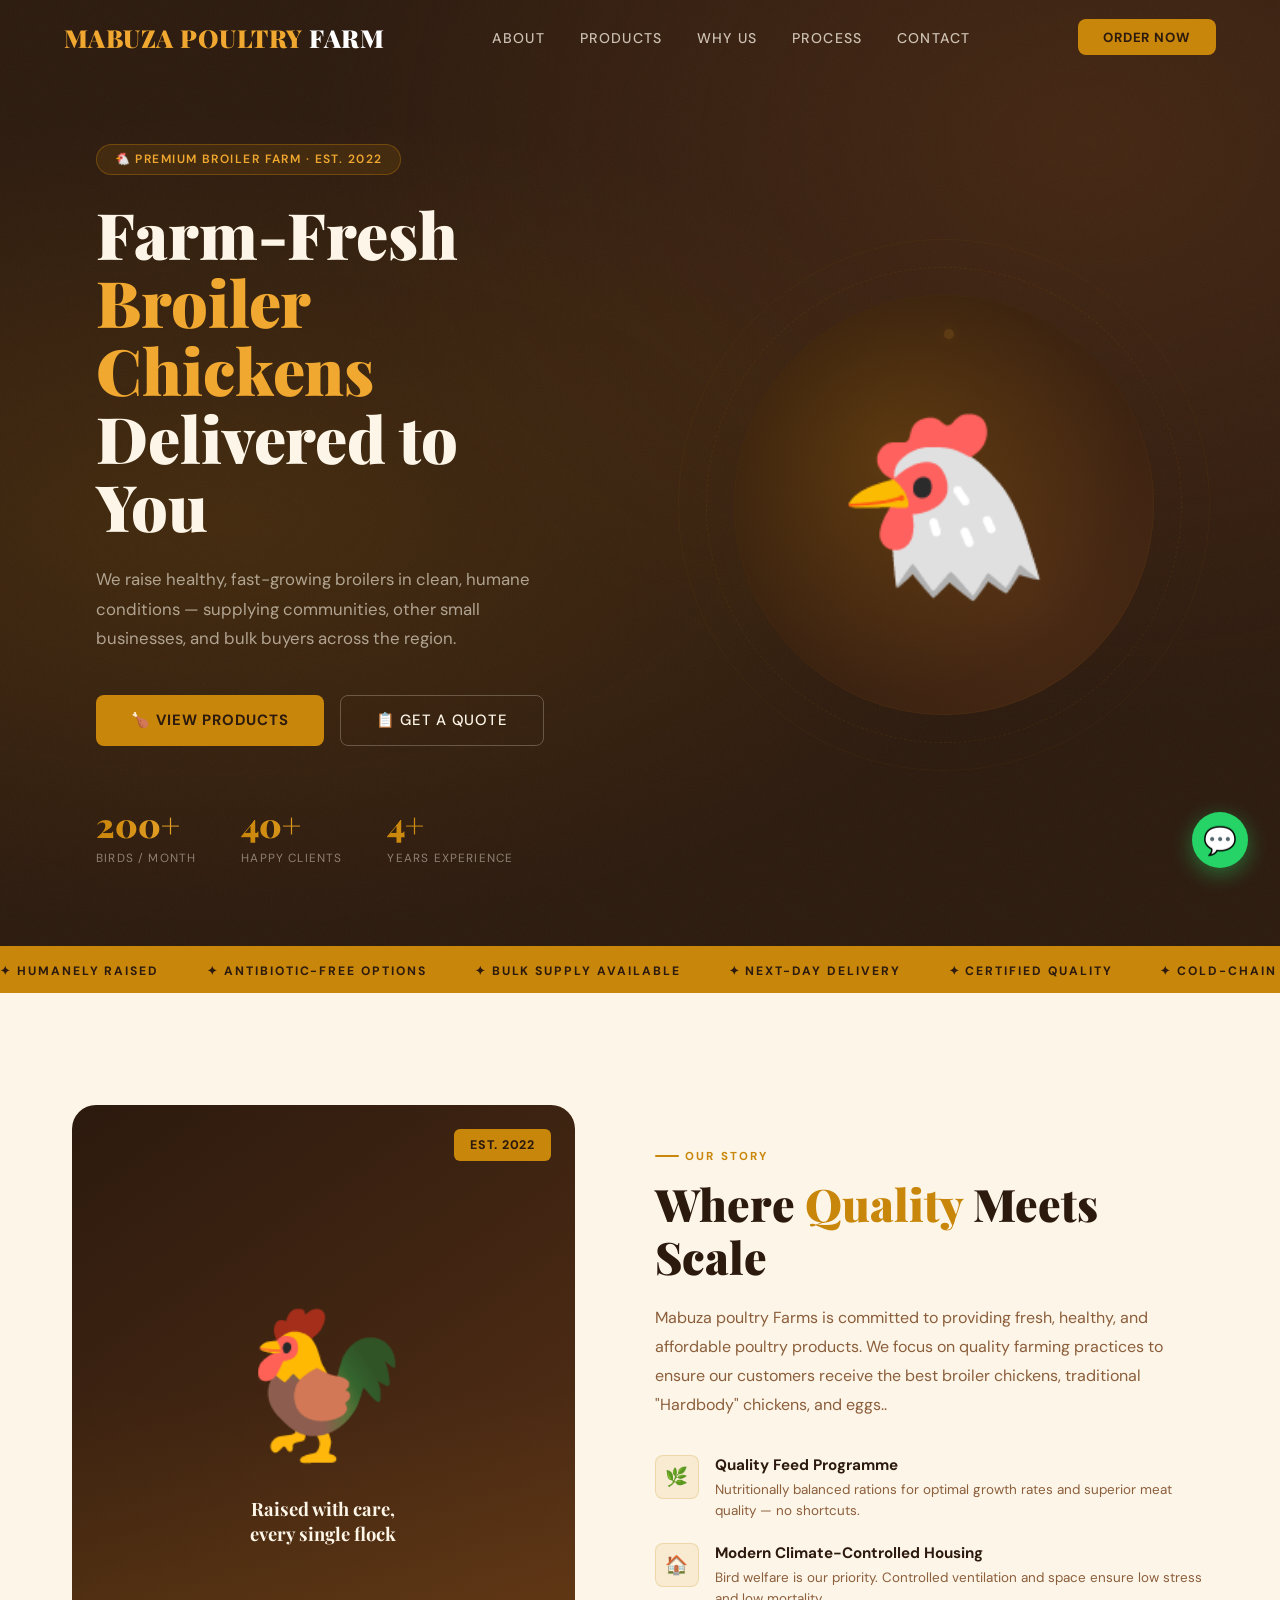
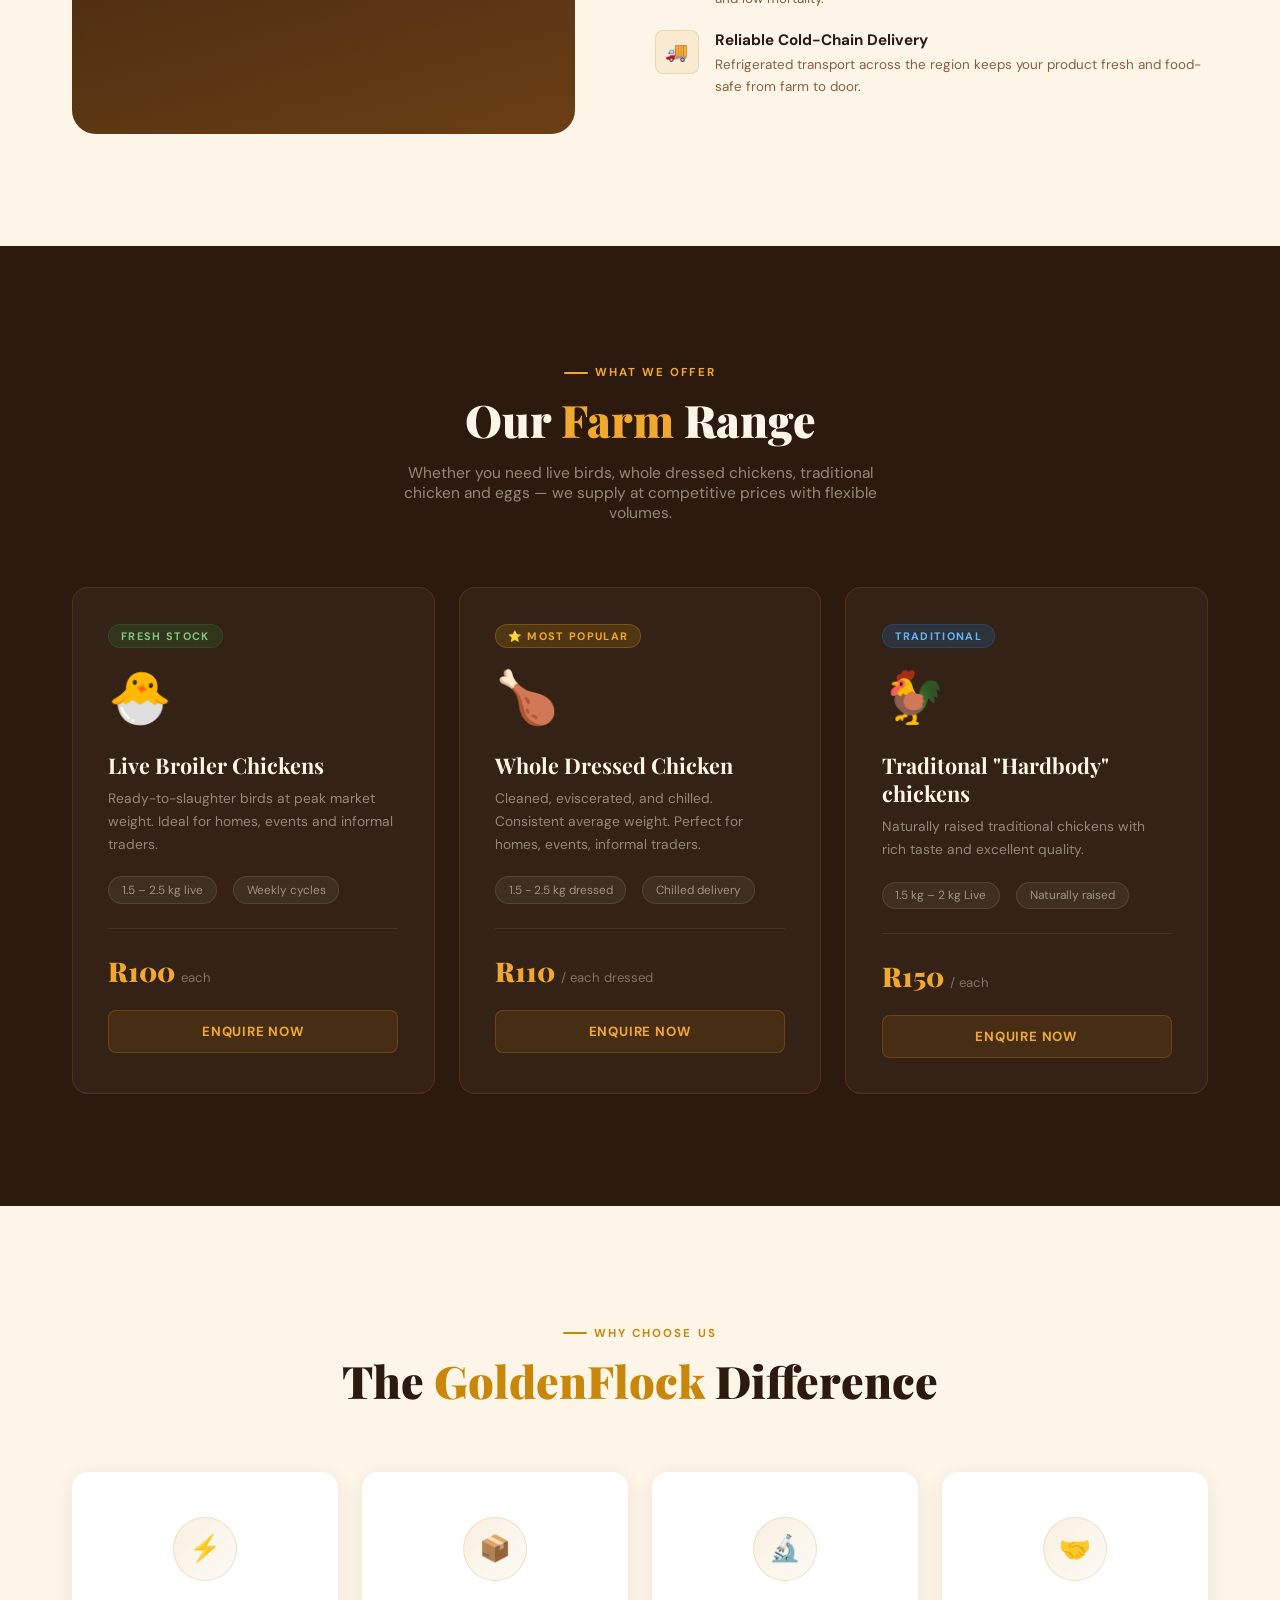
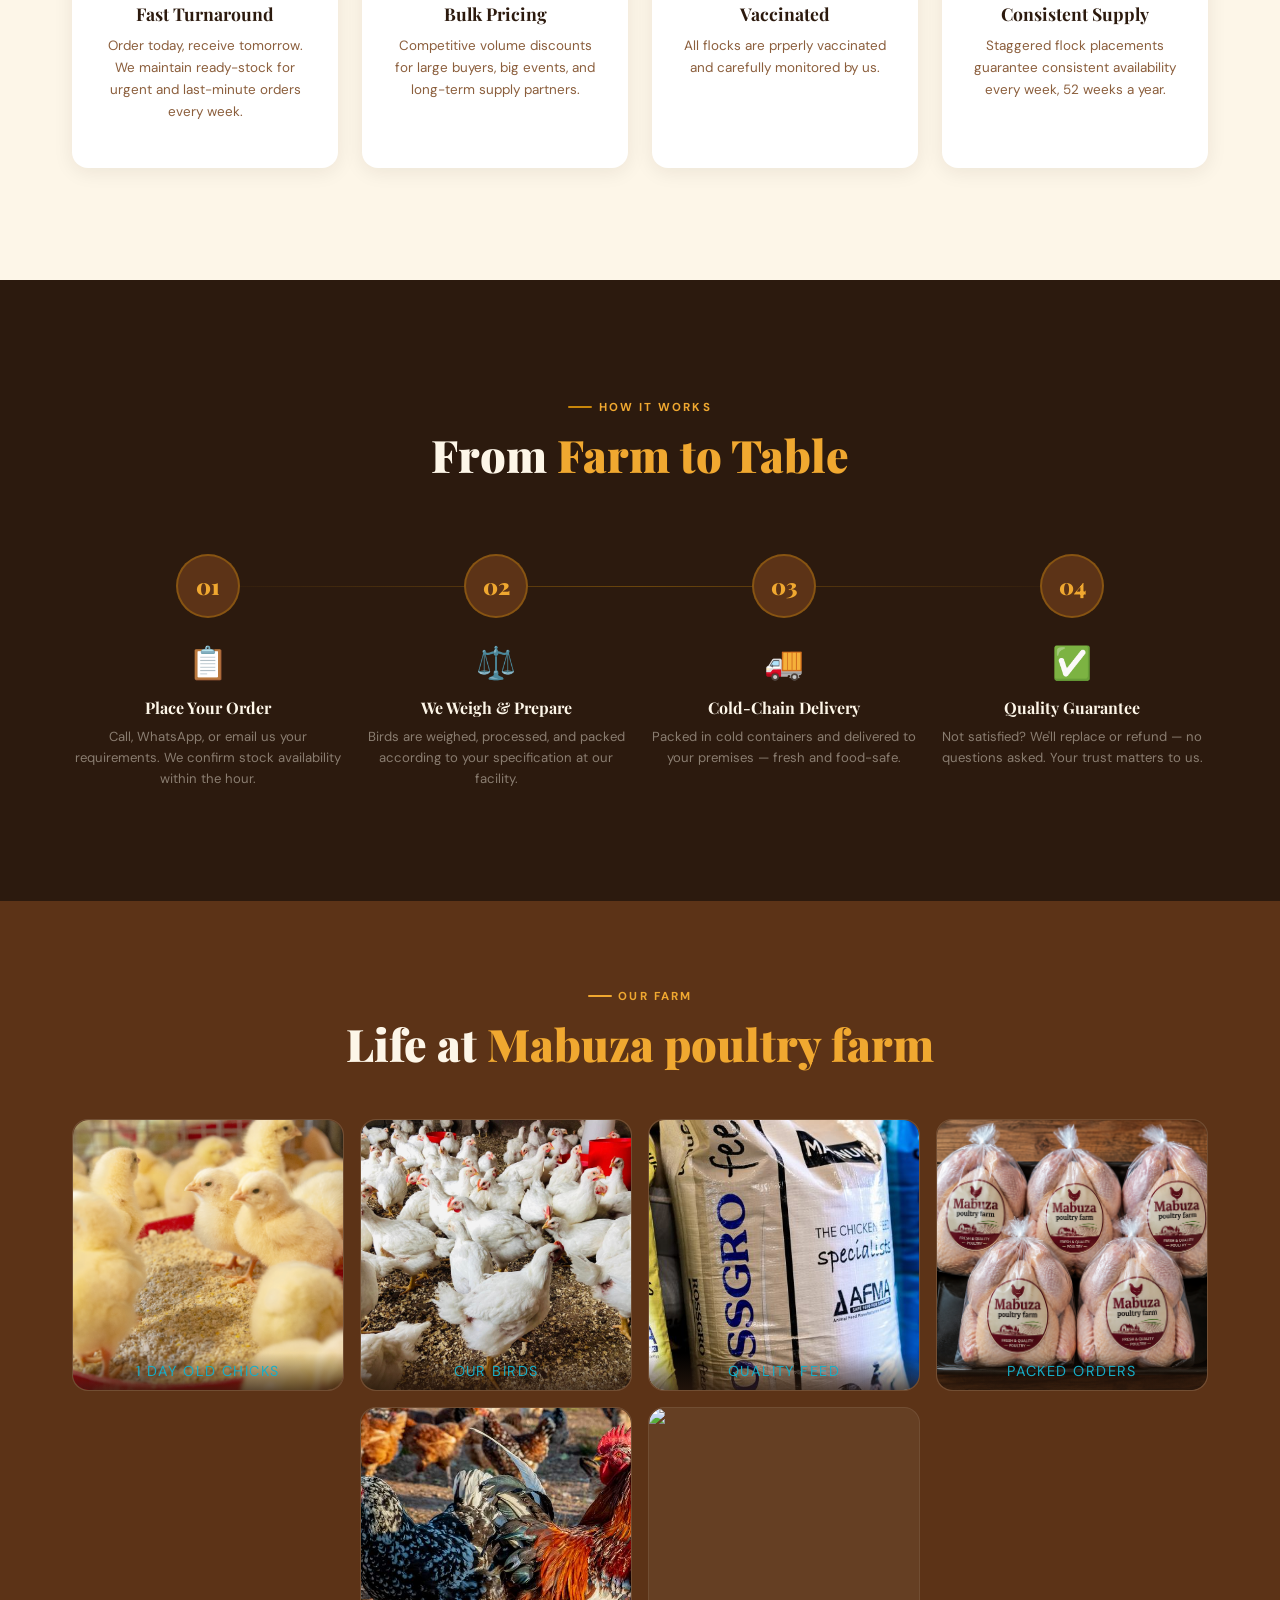
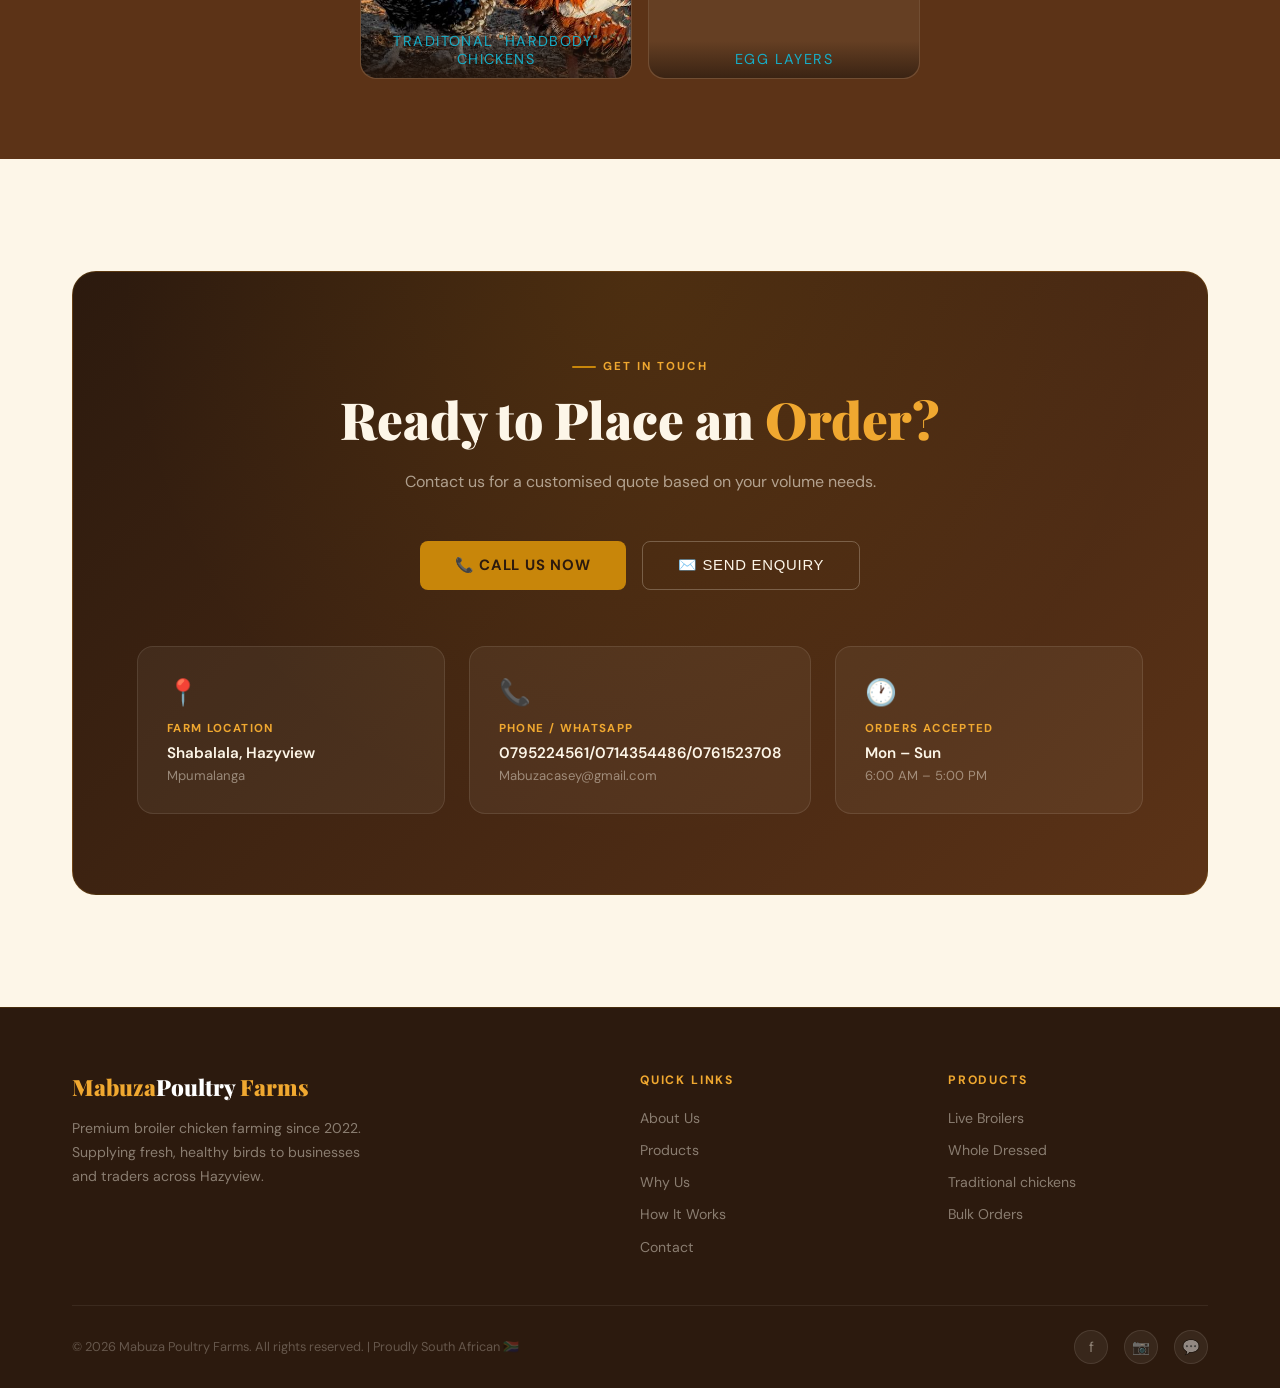
==== index.html @ f4163d4c "Add files via upload" ====
<!DOCTYPE html>
<html lang="en">
<head>
  <meta charset="UTF-8" />
  <meta name="viewport" content="width=device-width, initial-scale=1.0" />
  <title>Mabuza poultry Farm | Premium Broiler Chickens</title>
  <link href="https://fonts.googleapis.com/css2?family=Playfair+Display:ital,wght@0,400;0,700;0,900;1,400&family=DM+Sans:wght@300;400;500;600;700&display=swap" rel="stylesheet" />
  <link rel="stylesheet" href="styles.css">

</head>
<body>

  <!-- PRELOADER -->
  <div id="preloader">
    <div class="preloader-emoji">🐔</div>
    <div class="preloader-text">Mabuza poultry Farms</div>
    <div class="preloader-bar"><div class="preloader-bar-fill"></div></div>
  </div>

  <!-- NAVBAR -->
  <nav id="navbar">
    <a class="nav-logo" href="#hero">MABUZA POULTRY<span> FARM</span></a>
    <ul class="nav-links">
      <li><a href="#about">About</a></li>
      <li><a href="#products">Products</a></li>
      <li><a href="#why">Why Us</a></li>
      <li><a href="#process">Process</a></li>
      <li><a href="#contact">Contact</a></li>
    </ul>
    <a href="#contact" class="nav-cta">Order Now</a>
    <button class="hamburger" id="hamburger" aria-label="Menu">
      <span></span><span></span><span></span>
    </button>
  </nav>

  <!-- MOBILE MENU -->
  <div class="mobile-menu" id="mobile-menu">
    <a href="#about"     onclick="closeMobile()">About</a>
    <a href="#products"  onclick="closeMobile()">Products</a>
    <a href="#why"       onclick="closeMobile()">Why Us</a>
    <a href="#process"   onclick="closeMobile()">Process</a>
    <a href="#contact"   onclick="closeMobile()">Contact</a>
    <a href="#contact" class="btn-primary" onclick="closeMobile()">📞 Order Now</a>
  </div>

  <!-- HERO -->
  <section id="hero">
    <div class="hero-bg-gradient"></div>
    <div class="hero-grain"></div>

    <div class="hero-left">
      <div class="hero-badge">🐔 Premium Broiler Farm · Est. 2022</div>
      <h1 class="hero-h1">Farm-Fresh <em>Broiler Chickens</em> Delivered to You</h1>
      <p class="hero-sub">We raise healthy, fast-growing broilers in clean, humane conditions — supplying communities, other small businesses, and bulk buyers across the region.</p>
      <div class="hero-actions">
        <a href="#products" class="btn-primary">🍗 View Products</a>
        <a href="#contact"  class="btn-outline">📋 Get a Quote</a>
      </div>
      <div class="hero-stats">
        <div class="stat">
          <div class="stat-num" data-target="200">0</div>
          <div class="stat-label">Birds / Month</div>
        </div>
        <div class="stat">
          <div class="stat-num" data-target="40">0</div>
          <div class="stat-label">Happy Clients</div>
        </div>
        <div class="stat">
          <div class="stat-num" data-target="4">0</div>
          <div class="stat-label">Years Experience</div>
        </div>
      </div>
    </div>

    <div class="hero-right">
      <div class="hero-orb-wrap">
        <div class="orb-ring r3"></div>
        <div class="orb-ring r2"></div>
        <div class="orb-ring"></div>
        <div class="orb-dot"></div>
        <div class="hero-orb">🐔</div>
      </div>
    </div>
  </section>

  <!-- MARQUEE -->
  <div class="marquee-strip" aria-hidden="true">
    <div class="marquee-inner">
      <span>Humanely Raised</span>
      <span>Antibiotic-Free Options</span>
      <span>Bulk Supply Available</span>
      <span>Next-Day Delivery</span>
      <span>Certified Quality</span>
      <span>Cold-Chain Transport</span>
      <span>Humanely Raised</span>
      <span>Antibiotic-Free Options</span>
      <span>Bulk Supply Available</span>
      <span>Next-Day Delivery</span>
      <span>Certified Quality</span>
      <span>Cold-Chain Transport</span>
    </div>
  </div>

  <!-- ABOUT -->
  <section id="about">
    <div class="container">
      <div class="about-grid">
        <div class="about-visual reveal">
          <div class="about-visual-badge">Est. 2022</div>
          <div class="about-visual-emoji">🐓</div>
          <div class="about-visual-label">Raised with care,<br>every single flock</div>
        </div>
        <div class="about-body">
          <div class="section-tag reveal">Our Story</div>
          <h2 class="section-h2 reveal reveal-delay-1">Where <em>Quality</em> Meets Scale</h2>
          <p class="reveal reveal-delay-2">Mabuza poultry Farms is committed to providing fresh, healthy, and affordable poultry products.
            We focus on quality farming practices to ensure our customers receive the best broiler chickens,
            traditional "Hardbody" chickens, and eggs..</p>
          <div class="features-list">
            <div class="feature-row reveal reveal-delay-2">
              <div class="feature-icon">🌿</div>
              <div class="feature-text">
                <h4>Quality Feed Programme</h4>
                <p>Nutritionally balanced rations for optimal growth rates and superior meat quality — no shortcuts.</p>
              </div>
            </div>
            <div class="feature-row reveal reveal-delay-3">
              <div class="feature-icon">🏠</div>
              <div class="feature-text">
                <h4>Modern Climate-Controlled Housing</h4>
                <p>Bird welfare is our priority. Controlled ventilation and space ensure low stress and low mortality.</p>
              </div>
            </div>
            <div class="feature-row reveal reveal-delay-4">
              <div class="feature-icon">🚚</div>
              <div class="feature-text">
                <h4>Reliable Cold-Chain Delivery</h4>
                <p>Refrigerated transport across the region keeps your product fresh and food-safe from farm to door.</p>
              </div>
            </div>
          </div>
        </div>
      </div>
    </div>
  </section>

  <!-- PRODUCTS -->
  <section id="products">
    <div class="container">
      <div class="products-header">
        <div class="section-tag reveal">What We Offer</div>
        <h2 class="section-h2 light reveal reveal-delay-1">Our <em>Farm</em> Range</h2>
        <p class="reveal reveal-delay-2">Whether you need live birds, whole dressed chickens, traditional chicken and eggs — we supply at competitive prices with flexible volumes.</p>
      </div>
      <div class="products-grid">
        <div class="product-card reveal">
          <div class="product-badge badge-fresh">Fresh Stock</div>
          <span class="product-emoji">🐣</span>
          <div class="product-name">Live Broiler Chickens</div>
          <div class="product-desc">Ready-to-slaughter birds at peak market weight. Ideal for homes, events  and informal traders.</div>
          <div class="product-specs">
            <span class="spec-pill">1.5 – 2.5 kg live</span>
            <span class="spec-pill">Weekly cycles</span>
          </div>
          <div class="product-divider"></div>
          <div class="product-price">R100 <span> each</span></div>
          <button class="product-btn" onclick="openModal('Live Broiler Chickens')">Enquire Now</button>
        </div>

        <div class="product-card reveal reveal-delay-1">
          <div class="product-badge badge-popular">⭐ Most Popular</div>
          <span class="product-emoji">🍗</span>
          <div class="product-name">Whole Dressed Chicken</div>
          <div class="product-desc">Cleaned, eviscerated, and chilled. Consistent average weight. Perfect for homes, events, informal traders.</div>
          <div class="product-specs">
            <span class="spec-pill"> 1.5 - 2.5 kg dressed</span>
            <span class="spec-pill">Chilled delivery</span>
          </div>
          <div class="product-divider"></div>
          <div class="product-price">R110 <span>/ each dressed</span></div>
          <button class="product-btn" onclick="openModal('Whole Dressed Chicken')">Enquire Now</button>
        </div>

        <div class="product-card reveal reveal-delay-2">
          <div class="product-badge badge-bulk">Traditional</div>
          <span class="product-emoji">🐓</span>
          <div class="product-name">Traditonal "Hardbody" chickens</div>
          <div class="product-desc"> Naturally raised traditional chickens with rich taste and excellent quality.
            </p></div>
          <div class="product-specs">
            <span class="spec-pill">1.5 kg – 2 kg Live</span>
            <span class="spec-pill">Naturally raised</span>
          </div>
          <div class="product-divider"></div>
          <div class="product-price">R150 <span>/ each</span></div>
          <button class="product-btn" onclick="openModal('Traditional chickens')">Enquire Now</button>
        </div>
      </div>
    </div>
  </section>

  <!-- WHY US -->
  <section id="why">
    <div class="container">
      <div class="why-header">
        <div class="section-tag reveal">Why Choose Us</div>
        <h2 class="section-h2 reveal reveal-delay-1">The <em>GoldenFlock</em> Difference</h2>
      </div>
      <div class="why-grid">
        <div class="why-card reveal">
          <div class="why-icon-wrap">⚡</div>
          <div class="why-title">Fast Turnaround</div>
          <div class="why-desc">Order today, receive tomorrow. We maintain ready-stock for urgent and last-minute orders every week.</div>
        </div>
        <div class="why-card reveal reveal-delay-1">
          <div class="why-icon-wrap">📦</div>
          <div class="why-title">Bulk Pricing</div>
          <div class="why-desc">Competitive volume discounts for large buyers, big events, and long-term supply partners.</div>
        </div>
        <div class="why-card reveal reveal-delay-2">
          <div class="why-icon-wrap">🔬</div>
          <div class="why-title">Vaccinated</div>
          <div class="why-desc">All flocks are prperly vaccinated and carefully  monitored by us.</div>
        </div>
        <div class="why-card reveal reveal-delay-3">
          <div class="why-icon-wrap">🤝</div>
          <div class="why-title">Consistent Supply</div>
          <div class="why-desc">Staggered flock placements guarantee consistent availability every week, 52 weeks a year.</div>
        </div>
      </div>
    </div>
  </section>

  <!-- PROCESS -->
  <section id="process">
    <div class="container">
      <div class="process-header">
        <div class="section-tag reveal" style="color:var(--gold-light);justify-content:center;">How It Works</div>
        <h2 class="section-h2 light reveal reveal-delay-1" style="text-align:center;">From <em>Farm to Table</em></h2>
      </div>
      <div class="process-steps">
        <div class="process-step reveal">
          <div class="step-num">01</div>
          <span class="step-emoji">📋</span>
          <div class="step-title">Place Your Order</div>
          <div class="step-desc">Call, WhatsApp, or email us your requirements. We confirm stock availability within the hour.</div>
        </div>
        <div class="process-step reveal reveal-delay-1">
          <div class="step-num">02</div>
          <span class="step-emoji">⚖️</span>
          <div class="step-title">We Weigh &amp; Prepare</div>
          <div class="step-desc">Birds are weighed, processed, and packed according to your specification at our facility.</div>
        </div>
        <div class="process-step reveal reveal-delay-2">
          <div class="step-num">03</div>
          <span class="step-emoji">🚚</span>
          <div class="step-title">Cold-Chain Delivery</div>
          <div class="step-desc">Packed in cold containers and delivered to your premises — fresh and food-safe.</div>
        </div>
        <div class="process-step reveal reveal-delay-3">
          <div class="step-num">04</div>
          <span class="step-emoji">✅</span>
          <div class="step-title">Quality Guarantee</div>
          <div class="step-desc">Not satisfied? We'll replace or refund — no questions asked. Your trust matters to us.</div>
        </div>
      </div>
    </div>
  </section>

  <!-- GALLERY -->
  <section id="gallery">
    <div class="container">
      <div class="gallery-header">
        <div class="section-tag reveal">Our Farm</div>
        <h2 class="section-h2 light reveal reveal-delay-1">Life at <em>Mabuza poultry farm</em></h2>
      </div>
      <div class="gallery-grid">
  <div class="gallery-tile tall reveal">
    <img src="1dayolds.jpg" alt="1 Day old chicks" />
    <div class="gallery-label">1 Day old chicks</div>
  </div>
  <div class="gallery-tile reveal reveal-delay-1">
    <img src="birds.jpg" alt="Fresh quality birds" />
    <div class="gallery-label">Our Birds</div>
  </div>
  <div class="gallery-tile reveal reveal-delay-2">
    <img src="feeds.jpg" alt="Quality feed" />
    <div class="gallery-label">Quality Feed</div>
  </div>
  
  <div class="gallery-tile reveal reveal-delay-1">
    <img src="packed.png" alt="Packed orders" />
    <div class="gallery-label">Packed Orders</div>
  </div>
  <div class="gallery-tile reveal reveal-delay-1">
    <img src="hardbody.jpg" alt="Hardbody" />
    <div class="gallery-label">Traditonal "Hardbody" chickens</div>
  </div>
  <div class="gallery-tile reveal reveal-delay-1">
    <img src="layers.jpg" alt="LAYERS" />
    <div class="gallery-label">EGG LAYERS</div>
  </div>
</div>
    </div>
  </section>

  <!-- CONTACT / CTA -->
  <section id="contact">
    <div class="container">
      <div class="cta-box reveal">
        <div class="section-tag" style="color:var(--gold-light);justify-content:center;">Get In Touch</div>
        <h2 class="section-h2" style="color:var(--cream);">Ready to Place an <em style="color:var(--gold-light)">Order?</em></h2>
        <p>Contact us for a customised quote based on your volume needs. 
          </p>
        <div class="cta-actions">
          <a href="tel:+27110000000" class="btn-primary">📞 Call Us Now</a>
          <button class="btn-outline" onclick="openModal('General Enquiry')">✉️ Send Enquiry</button>
        </div>
        <div class="cta-grid">
          <div class="cta-info-card">
            <span class="cta-info-icon">📍</span>
            <div class="cta-info-label">Farm Location</div>
            <div class="cta-info-value">Shabalala, Hazyview</div>
            <div class="cta-info-sub">Mpumalanga</div>
          </div>
          <div class="cta-info-card">
            <span class="cta-info-icon">📞</span>
            <div class="cta-info-label">Phone / WhatsApp</div>
            <div class="cta-info-value">0795224561/0714354486/0761523708</div>
            <div class="cta-info-sub">Mabuzacasey@gmail.com</div>
          </div>
          <div class="cta-info-card">
            <span class="cta-info-icon">🕐</span>
            <div class="cta-info-label">Orders Accepted</div>
            <div class="cta-info-value">Mon – Sun</div>
            <div class="cta-info-sub">6:00 AM – 5:00 PM</div>
          </div>
        </div>
      </div>
    </div>
  </section>

  <!-- FOOTER -->
  <footer>
    <div class="container">
      <div class="footer-grid">
        <div class="footer-brand">
          <div class="footer-logo">Mabuza<span>Poultry</span> Farms</div>
          <p>Premium broiler chicken farming since 2022. Supplying fresh, healthy birds to businesses and traders across Hazyview.</p>
        </div>
        <div class="footer-col">
          <h5>Quick Links</h5>
          <ul>
            <li><a href="#about">About Us</a></li>
            <li><a href="#products">Products</a></li>
            <li><a href="#why">Why Us</a></li>
            <li><a href="#process">How It Works</a></li>
            <li><a href="#contact">Contact</a></li>
          </ul>
        </div>
        <div class="footer-col">
          <h5>Products</h5>
          <ul>
            <li><a href="#products">Live Broilers</a></li>
            <li><a href="#products">Whole Dressed</a></li>
            <li><a href="#products">Traditional chickens</a></li>
            <li><a href="#contact">Bulk Orders</a></li>
          </ul>
        </div>
      </div>
      <div class="footer-bottom">
        <div class="footer-copy">© 2026 Mabuza Poultry Farms. All rights reserved. | Proudly South African 🇿🇦</div>
        <div class="footer-socials">
          <a href="#" title="Facebook">f</a>
          <a href="#" title="Instagram">📷</a>
          <a href="#" title="WhatsApp">💬</a>
        </div>
      </div>
    </div>
  </footer>

  <!-- WHATSAPP FLOAT -->
  <a id="wa-btn" href="https://wa.me/27795224561?text=Hi%2C%20I%20would%20like%20to%20order%20broiler%20chickens." target="_blank" rel="noopener" title="Chat on WhatsApp" aria-label="WhatsApp">💬</a>
  <div id="wa-tooltip">Chat on WhatsApp</div>

  <!-- BACK TO TOP -->
  <button id="back-top" onclick="window.scrollTo({top:0,behavior:'smooth'})" aria-label="Back to top">↑</button>

  <!-- ENQUIRY MODAL -->
  <div id="modal-overlay" role="dialog" aria-modal="true" aria-labelledby="modal-title">
    <div class="modal">
      <button class="modal-close" onclick="closeModal()" aria-label="Close">✕</button>
      <div id="modal-form-wrap">
        <h3 id="modal-title">Request a Quote</h3>
        <p>Fill in your details and we'll get back to you within 2 business hours.</p>
        <div class="modal-form">
          <div class="form-group">
            <label for="f-name">Full Name *</label>
            <input id="f-name" type="text" placeholder="e.g. Sipho Dlamini" required />
          </div>
          <div class="form-group">
            <label for="f-phone">Phone / WhatsApp *</label>
            <input id="f-phone" type="tel" placeholder="+27 71 000 0000" required />
          </div>
          <div class="form-group">
            <label for="f-product">Product Interested In</label>
            <select id="f-product">
              <option value="Live Broiler Chickens">Live Broiler Chickens</option>
              <option value="Whole Dressed Chicken">Whole Dressed Chicken</option>
              <option value="IQF Cut Portions">Traditonal chicken</option>
              <option value="General Enquiry">General Enquiry</option>
            </select>
          </div>
          <div class="form-group">
            <label for="f-qty">Approximate Weekly Volume</label>
            <input id="f-qty" type="text" placeholder="e.g. 200 birds per week" />
          </div>
          <div class="form-group">
            <label for="f-msg">Additional Notes</label>
            <textarea id="f-msg" placeholder="Delivery area, special requirements..."></textarea>
          </div>
          <div class="modal-actions">
            <button class="btn-cancel" onclick="closeModal()">Cancel</button>
            <button class="btn-primary" onclick="submitForm()" style="flex:1">📨 Send Enquiry</button>
          </div>
        </div>
      </div>
      <div class="form-success" id="form-success">
        <div class="success-emoji">🎉</div>
        <h4>Enquiry Received!</h4>
        <p>Thank you — our team will contact you within 2 business hours to discuss your order.</p>
        <button class="btn-primary" style="margin-top:1.5rem" onclick="closeModal()">Done</button>
      </div>
    </div>
  </div>

  <script src="script.js"></script>
</body>
</html>
---- styles.css ----
/* ── RESET & TOKENS ─────────────────────────────────────── */
    *, *::before, *::after { margin: 0; padding: 0; box-sizing: border-box; }
    html { scroll-behavior: smooth; font-size: 16px; }

    :root {
      --gold:        #C8860A;
      --gold-light:  #F0A830;
      --gold-pale:   #FAE9C0;
      --cream:       #FDF6E8;
      --brown-dark:  #2C1A0E;
      --brown-mid:   #5C3317;
      --brown-light: #8B5E3C;
      --white:       #FFFFFF;
      --red-accent:  #B83232;
      --shadow-sm:   0 4px 20px rgba(44,26,14,.08);
      --shadow-md:   0 12px 40px rgba(44,26,14,.14);
      --radius-sm:   8px;
      --radius-md:   16px;
      --radius-lg:   24px;
      --transition:  0.28s cubic-bezier(.4,0,.2,1);
    }

    body {
      font-family: 'DM Sans', sans-serif;
      background: var(--cream);
      color: var(--brown-dark);
      overflow-x: hidden;
    }

    /* ── SCROLLBAR ──────────────────────────────────────────── */
    ::-webkit-scrollbar { width: 6px; }
    ::-webkit-scrollbar-track { background: var(--cream); }
    ::-webkit-scrollbar-thumb { background: var(--gold); border-radius: 999px; }

    /* ── UTILITIES ──────────────────────────────────────────── */
    .container { max-width: 1200px; margin: 0 auto; padding: 0 2rem; }
    .section-tag {
      display: inline-flex; align-items: center; gap: .4rem;
      font-size: .72rem; letter-spacing: .18em; text-transform: uppercase;
      color: var(--gold); font-weight: 700; margin-bottom: .9rem;
    }
    .section-tag::before { content: ''; width: 24px; height: 2px; background: var(--gold); border-radius: 2px; }
    .section-h2 {
      font-family: 'Playfair Display', serif;
      font-size: clamp(2rem, 3.5vw, 3rem);
      font-weight: 900; line-height: 1.18; color: var(--brown-dark);
    }
    .section-h2 em { color: var(--gold); font-style: normal; }
    .section-h2.light { color: var(--cream); }
    .section-h2.light em { color: var(--gold-light); }

    /* ── KEYFRAMES ──────────────────────────────────────────── */
    @keyframes fadeUp {
      from { opacity: 0; transform: translateY(28px); }
      to   { opacity: 1; transform: translateY(0); }
    }
    @keyframes float {
      0%,100% { transform: translateY(0) rotate(0deg); }
      50%      { transform: translateY(-22px) rotate(4deg); }
    }
    @keyframes spinSlow {
      from { transform: rotate(0deg); }
      to   { transform: rotate(360deg); }
    }
    @keyframes marqueeSlide {
      from { transform: translateX(0); }
      to   { transform: translateX(-50%); }
    }
    @keyframes pulse {
      0%,100% { box-shadow: 0 0 0 0 rgba(200,134,10,.35); }
      50%      { box-shadow: 0 0 0 18px rgba(200,134,10,0); }
    }
    @keyframes shimmer {
      from { background-position: -200% center; }
      to   { background-position:  200% center; }
    }
    @keyframes countUp { from { opacity:0; transform:translateY(8px); } to { opacity:1; transform:none; } }

    /* ── PRELOADER ──────────────────────────────────────────── */
    #preloader {
      position: fixed; inset: 0; z-index: 9999;
      background: var(--brown-dark);
      display: flex; flex-direction: column; align-items: center; justify-content: center;
      gap: 1.2rem;
      transition: opacity .6s ease, visibility .6s ease;
    }
    #preloader.hidden { opacity: 0; visibility: hidden; }
    .preloader-emoji { font-size: 5rem; animation: float 1.5s ease-in-out infinite; }
    .preloader-bar {
      width: 180px; height: 3px; background: rgba(253,246,232,.12); border-radius: 999px; overflow: hidden;
    }
    .preloader-bar-fill {
      height: 100%; background: var(--gold-light);
      border-radius: 999px;
      animation: preloaderFill 1.6s ease forwards;
    }
    @keyframes preloaderFill {
      from { width: 0; } to { width: 100%; }
    }
    .preloader-text {
      font-family: 'Playfair Display', serif; font-size: 1.4rem; color: var(--cream); font-weight: 700; letter-spacing: .04em;
    }

    /* ── NAV ────────────────────────────────────────────────── */
    #navbar {
      position: fixed; top: 0; left: 0; right: 0; z-index: 1000;
      display: flex; align-items: center; justify-content: space-between;
      padding: 1.2rem 4rem;
      background: transparent;
      transition: background var(--transition), padding var(--transition), box-shadow var(--transition);
    }
    #navbar.scrolled {
      background: rgba(44,26,14,.97);
      backdrop-filter: blur(14px);
      padding: .85rem 4rem;
      box-shadow: 0 2px 30px rgba(0,0,0,.25);
    }
    .nav-logo {
      font-family: 'Playfair Display', serif; font-size: 1.55rem; font-weight: 900;
      color: var(--gold-light); letter-spacing: .02em; cursor: pointer;
      text-decoration: none;
    }
    .nav-logo span { color: var(--white); }
    .nav-links { display: flex; gap: 2.2rem; list-style: none; }
    .nav-links a {
      color: rgba(253,246,232,.75); text-decoration: none;
      font-size: .88rem; letter-spacing: .08em; text-transform: uppercase; font-weight: 500;
      position: relative; transition: color var(--transition);
    }
    .nav-links a::after {
      content: ''; position: absolute; left: 0; bottom: -3px;
      width: 0; height: 1.5px; background: var(--gold-light);
      transition: width var(--transition);
    }
    .nav-links a:hover { color: var(--gold-light); }
    .nav-links a:hover::after { width: 100%; }
    .nav-cta {
      background: var(--gold); color: var(--brown-dark);
      padding: .6rem 1.6rem; border-radius: var(--radius-sm);
      font-weight: 700; font-size: .83rem; letter-spacing: .06em; text-transform: uppercase;
      text-decoration: none; transition: all var(--transition);
      border: none; cursor: pointer;
    }
    .nav-cta:hover { background: var(--gold-light); transform: translateY(-1px); box-shadow: 0 6px 18px rgba(200,134,10,.4); }
    .hamburger {
      display: none; flex-direction: column; gap: 5px; cursor: pointer;
      background: none; border: none; padding: 4px;
    }
    .hamburger span { display: block; width: 24px; height: 2px; background: var(--cream); border-radius: 2px; transition: all .3s; }
    .hamburger.open span:nth-child(1) { transform: translateY(7px) rotate(45deg); }
    .hamburger.open span:nth-child(2) { opacity: 0; }
    .hamburger.open span:nth-child(3) { transform: translateY(-7px) rotate(-45deg); }
    .mobile-menu {
      display: none; position: fixed; top: 70px; left: 0; right: 0;
      background: rgba(44,26,14,.98); backdrop-filter: blur(16px);
      padding: 2rem; z-index: 999;
      flex-direction: column; gap: 1.5rem; align-items: center;
    }
    .mobile-menu.open { display: flex; }
    .mobile-menu a {
      color: var(--cream); text-decoration: none; font-size: 1.1rem;
      font-weight: 600; letter-spacing: .05em; text-transform: uppercase;
    }

    /* ── HERO ───────────────────────────────────────────────── */
    #hero {
      min-height: 100vh;
      background: var(--brown-dark);
      display: grid; grid-template-columns: 1fr 1fr;
      position: relative; overflow: hidden;
    }
    .hero-bg-gradient {
      position: absolute; inset: 0; pointer-events: none;
      background:
        radial-gradient(ellipse at 18% 55%, rgba(200,134,10,.15) 0%, transparent 55%),
        radial-gradient(ellipse at 85% 15%, rgba(92,51,23,.5) 0%, transparent 50%),
        radial-gradient(ellipse at 60% 85%, rgba(44,26,14,.8) 0%, transparent 60%);
    }
    .hero-grain {
      position: absolute; inset: 0; pointer-events: none; opacity: .04;
      background-image: url("data:image/svg+xml,%3Csvg viewBox='0 0 256 256' xmlns='http://www.w3.org/2000/svg'%3E%3Cfilter id='noise'%3E%3CfeTurbulence type='fractalNoise' baseFrequency='0.9' numOctaves='4' stitchTiles='stitch'/%3E%3C/filter%3E%3Crect width='100%25' height='100%25' filter='url(%23noise)' opacity='1'/%3E%3C/svg%3E");
      background-size: 200px;
    }
    .hero-left {
      display: flex; flex-direction: column; justify-content: center;
      padding: 9rem 4rem 5rem 6rem; position: relative; z-index: 2;
    }
    .hero-badge {
      display: inline-flex; align-items: center; gap: .5rem;
      background: rgba(200,134,10,.12); border: 1px solid rgba(200,134,10,.35);
      color: var(--gold-light); padding: .4rem 1.1rem; border-radius: 99px;
      font-size: .75rem; letter-spacing: .12em; text-transform: uppercase; font-weight: 600;
      width: fit-content; margin-bottom: 1.6rem;
      animation: fadeUp .7s ease both;
    }
    .hero-h1 {
      font-family: 'Playfair Display', serif;
      font-size: clamp(2.8rem, 5vw, 5.2rem);
      font-weight: 900; line-height: 1.06; color: var(--cream);
      animation: fadeUp .7s .1s ease both;
    }
    .hero-h1 em { color: var(--gold-light); font-style: normal; display: block; }
    .hero-sub {
      margin-top: 1.6rem; font-size: 1.05rem; line-height: 1.75;
      color: rgba(253,246,232,.6); max-width: 450px;
      animation: fadeUp .7s .2s ease both;
    }
    .hero-actions {
      display: flex; gap: 1rem; margin-top: 2.6rem; flex-wrap: wrap;
      animation: fadeUp .7s .3s ease both;
    }
    .btn-primary {
      background: var(--gold); color: var(--brown-dark);
      padding: .9rem 2.2rem; border-radius: var(--radius-sm);
      font-weight: 700; font-size: .93rem; letter-spacing: .05em; text-transform: uppercase;
      text-decoration: none; border: none; cursor: pointer;
      transition: all var(--transition); display: inline-flex; align-items: center; gap: .5rem;
    }
    .btn-primary:hover { background: var(--gold-light); transform: translateY(-2px); box-shadow: 0 10px 25px rgba(200,134,10,.4); }
    .btn-outline {
      background: transparent; color: var(--cream);
      padding: .9rem 2.2rem; border-radius: var(--radius-sm);
      font-weight: 500; font-size: .93rem; letter-spacing: .05em; text-transform: uppercase;
      text-decoration: none; border: 1.5px solid rgba(253,246,232,.25);
      transition: all var(--transition); display: inline-flex; align-items: center; gap: .5rem;
    }
    .btn-outline:hover { border-color: var(--gold-light); color: var(--gold-light); }
    .hero-stats {
      display: flex; gap: 2.8rem; margin-top: 3.5rem;
      animation: fadeUp .7s .4s ease both;
    }
    .stat-num {
      font-family: 'Playfair Display', serif;
      font-size: 2.1rem; font-weight: 900; color: var(--gold-light);
      background: linear-gradient(90deg, var(--gold), var(--gold-light), var(--gold));
      background-size: 200% auto;
      -webkit-background-clip: text; -webkit-text-fill-color: transparent;
      animation: shimmer 3s linear infinite;
    }
    .stat-label { font-size: .74rem; color: rgba(253,246,232,.45); letter-spacing: .1em; text-transform: uppercase; margin-top: .3rem; }
    .hero-right {
      display: flex; align-items: center; justify-content: center;
      position: relative; z-index: 2; padding: 9rem 4rem 5rem 2rem;
    }
    .hero-orb-wrap { position: relative; width: min(420px, 80%); aspect-ratio: 1; }
    .hero-orb {
      width: 100%; height: 100%; border-radius: 50%;
      background: radial-gradient(circle at 38% 38%, rgba(200,134,10,.22), transparent 65%),
                  radial-gradient(circle at 70% 72%, rgba(92,51,23,.6), var(--brown-dark));
      display: flex; align-items: center; justify-content: center;
      font-size: min(11rem, 26vw);
      animation: float 5s ease-in-out infinite;
      position: relative; z-index: 1;
    }
    .orb-ring {
      position: absolute; inset: 0; border-radius: 50%;
      border: 1.5px solid rgba(200,134,10,.18);
      animation: spinSlow 22s linear infinite;
    }
    .orb-ring.r2 {
      inset: -28px;
      border: 1px dashed rgba(200,134,10,.1);
      animation-duration: 34s; animation-direction: reverse;
    }
    .orb-ring.r3 {
      inset: -56px;
      border: 1px solid rgba(200,134,10,.06);
      animation-duration: 50s;
    }
    .orb-dot {
      position: absolute; width: 10px; height: 10px; border-radius: 50%;
      background: var(--gold-light); top: 8%; left: 50%;
      animation: spinSlow 22s linear infinite;
      box-shadow: 0 0 12px var(--gold);
    }

    /* ── MARQUEE ────────────────────────────────────────────── */
    .marquee-strip { background: var(--gold); padding: .8rem 0; overflow: hidden; white-space: nowrap; }
    .marquee-inner { display: inline-flex; gap: 3rem; animation: marqueeSlide 20s linear infinite; }
    .marquee-inner span { font-size: .76rem; letter-spacing: .16em; text-transform: uppercase; font-weight: 700; color: var(--brown-dark); }
    .marquee-inner span::before { content: '✦  '; }

    /* ── ABOUT ──────────────────────────────────────────────── */
    #about { padding: 7rem 0; }
    .about-grid { display: grid; grid-template-columns: 1fr 1.1fr; gap: 5rem; align-items: center; }
    .about-visual {
      background: linear-gradient(145deg, var(--brown-dark) 0%, var(--brown-mid) 100%);
      border-radius: var(--radius-lg); aspect-ratio: 4/5;
      display: flex; flex-direction: column; align-items: center; justify-content: center;
      position: relative; overflow: hidden;
    }
    .about-visual::before {
      content: '';
      position: absolute; bottom: 0; left: 0; right: 0; height: 55%;
      background: linear-gradient(to top, rgba(200,134,10,.14), transparent);
    }
    .about-visual-emoji { font-size: min(9rem, 22vw); position: relative; z-index: 1; animation: float 6s ease-in-out infinite; }
    .about-visual-label {
      position: relative; z-index: 1;
      font-family: 'Playfair Display', serif; font-size: 1.15rem;
      font-weight: 700; color: var(--cream); margin-top: 1rem;
      text-align: center; padding: 0 2rem;
    }
    .about-visual-badge {
      position: absolute; top: 1.5rem; right: 1.5rem;
      background: var(--gold); color: var(--brown-dark);
      font-weight: 800; font-size: .78rem; letter-spacing: .06em; text-transform: uppercase;
      padding: .5rem 1rem; border-radius: 6px;
    }
    .about-body p { color: var(--brown-light); line-height: 1.82; margin-top: 1.2rem; font-size: 1rem; }
    .features-list { display: flex; flex-direction: column; gap: 1.3rem; margin-top: 2.2rem; }
    .feature-row { display: flex; align-items: flex-start; gap: 1rem; }
    .feature-icon {
      width: 44px; height: 44px; flex-shrink: 0; border-radius: var(--radius-sm);
      background: rgba(200,134,10,.1); border: 1px solid rgba(200,134,10,.2);
      display: flex; align-items: center; justify-content: center; font-size: 1.15rem;
      transition: background var(--transition);
    }
    .feature-row:hover .feature-icon { background: rgba(200,134,10,.2); }
    .feature-text h4 { font-weight: 700; font-size: .95rem; color: var(--brown-dark); }
    .feature-text p { font-size: .84rem; color: var(--brown-light); margin-top: .25rem; line-height: 1.6; }

    /* ── PRODUCTS ───────────────────────────────────────────── */
    #products { background: var(--brown-dark); padding: 7rem 0; }
    .products-header { text-align: center; margin-bottom: 4rem; }
    .products-header .section-tag { color: var(--gold-light); }
    .products-header .section-tag::before { background: var(--gold-light); }
    .products-header p { color: rgba(253,246,232,.5); margin-top: 1rem; max-width: 520px; margin-left: auto; margin-right: auto; font-size: .97rem; }
    .products-grid { display: grid; grid-template-columns: repeat(3, 1fr); gap: 1.5rem; }
    .product-card {
      background: rgba(253,246,232,.04); border: 1px solid rgba(200,134,10,.18);
      border-radius: var(--radius-md); padding: 2.2rem;
      transition: all var(--transition); cursor: pointer; position: relative; overflow: hidden;
    }
    .product-card::before {
      content: ''; position: absolute; top: 0; left: 0; right: 0; height: 3px;
      background: linear-gradient(90deg, var(--gold), var(--gold-light));
      transform: scaleX(0); transform-origin: left; transition: transform var(--transition);
    }
    .product-card:hover { background: rgba(253,246,232,.07); border-color: rgba(200,134,10,.45); transform: translateY(-6px); box-shadow: 0 20px 45px rgba(0,0,0,.3); }
    .product-card:hover::before { transform: scaleX(1); }
    .product-badge {
      display: inline-block; font-size: .68rem; letter-spacing: .12em; text-transform: uppercase;
      font-weight: 700; padding: .28rem .75rem; border-radius: 99px; margin-bottom: 1rem;
    }
    .badge-popular { background: rgba(200,134,10,.2); color: var(--gold-light); border: 1px solid rgba(200,134,10,.35); }
    .badge-fresh    { background: rgba(46,125,50,.2);  color: #81C784; border: 1px solid rgba(46,125,50,.3); }
    .badge-bulk     { background: rgba(25,118,210,.2); color: #64B5F6; border: 1px solid rgba(25,118,210,.3); }
    .product-emoji { font-size: 3.2rem; display: block; margin-bottom: 1.2rem; }
    .product-name { font-family: 'Playfair Display', serif; font-size: 1.35rem; font-weight: 700; color: var(--cream); }
    .product-desc { color: rgba(253,246,232,.48); font-size: .86rem; margin-top: .55rem; line-height: 1.65; }
    .product-specs { display: flex; gap: 1rem; margin-top: 1.3rem; flex-wrap: wrap; }
    .spec-pill {
      font-size: .74rem; color: rgba(253,246,232,.5); background: rgba(253,246,232,.06);
      padding: .3rem .8rem; border-radius: 99px; border: 1px solid rgba(253,246,232,.1);
    }
    .product-divider { height: 1px; background: rgba(253,246,232,.07); margin: 1.5rem 0; }
    .product-price { font-family: 'Playfair Display', serif; font-size: 1.7rem; font-weight: 900; color: var(--gold-light); }
    .product-price span { font-size: .82rem; color: rgba(253,246,232,.38); font-family: 'DM Sans', sans-serif; font-weight: 400; }
    .product-btn {
      display: block; width: 100%; margin-top: 1.3rem;
      background: rgba(200,134,10,.12); border: 1px solid rgba(200,134,10,.28);
      color: var(--gold-light); padding: .75rem; border-radius: var(--radius-sm);
      text-align: center; font-weight: 700; font-size: .83rem;
      letter-spacing: .06em; cursor: pointer; transition: all var(--transition);
      text-transform: uppercase; font-family: inherit;
    }
    .product-btn:hover { background: var(--gold); color: var(--brown-dark); border-color: var(--gold); }

    /* ── WHY US ─────────────────────────────────────────────── */
    #why { padding: 7rem 0; }
    .why-header { text-align: center; margin-bottom: 4rem; }
    .why-grid { display: grid; grid-template-columns: repeat(4, 1fr); gap: 1.5rem; }
    .why-card {
      text-align: center; padding: 2.8rem 1.8rem;
      border-radius: var(--radius-md); background: var(--white);
      box-shadow: var(--shadow-sm);
      transition: all var(--transition); position: relative; overflow: hidden;
    }
    .why-card::after {
      content: ''; position: absolute; bottom: 0; left: 0; right: 0; height: 0;
      background: linear-gradient(to top, rgba(200,134,10,.06), transparent);
      transition: height var(--transition);
    }
    .why-card:hover { transform: translateY(-8px); box-shadow: var(--shadow-md); }
    .why-card:hover::after { height: 100%; }
    .why-icon-wrap {
      width: 64px; height: 64px; border-radius: 50%; margin: 0 auto 1.3rem;
      background: linear-gradient(135deg, rgba(200,134,10,.12), rgba(200,134,10,.04));
      border: 1.5px solid rgba(200,134,10,.2);
      display: flex; align-items: center; justify-content: center; font-size: 1.6rem;
      transition: all var(--transition);
    }
    .why-card:hover .why-icon-wrap { background: linear-gradient(135deg, rgba(200,134,10,.22), rgba(200,134,10,.1)); border-color: rgba(200,134,10,.4); }
    .why-title { font-family: 'Playfair Display', serif; font-size: 1.1rem; font-weight: 700; color: var(--brown-dark); }
    .why-desc { font-size: .84rem; color: var(--brown-light); margin-top: .65rem; line-height: 1.65; }

    /* ── PROCESS ────────────────────────────────────────────── */
    #process { background: var(--brown-dark); padding: 7rem 0; }
    .process-header { text-align: center; margin-bottom: 4.5rem; }
    .process-steps { display: grid; grid-template-columns: repeat(4, 1fr); gap: 1rem; position: relative; }
    .process-steps::before {
      content: ''; position: absolute; top: 32px; left: 10%; right: 10%; height: 1px;
      background: linear-gradient(90deg, transparent, rgba(200,134,10,.4), transparent);
    }
    .process-step { text-align: center; position: relative; padding-top: 0; }
    .step-num {
      width: 64px; height: 64px; border-radius: 50%; margin: 0 auto 1.5rem;
      background: var(--brown-mid); border: 2px solid rgba(200,134,10,.4);
      display: flex; align-items: center; justify-content: center;
      font-family: 'Playfair Display', serif; font-size: 1.4rem; font-weight: 900;
      color: var(--gold-light); position: relative; z-index: 1;
      transition: all var(--transition);
    }
    .process-step:hover .step-num { background: var(--gold); color: var(--brown-dark); border-color: var(--gold); animation: pulse 1.2s infinite; }
    .step-emoji { font-size: 2rem; margin-bottom: .8rem; display: block; }
    .step-title { font-family: 'Playfair Display', serif; font-size: 1rem; font-weight: 700; color: var(--cream); }
    .step-desc { font-size: .82rem; color: rgba(253,246,232,.45); margin-top: .5rem; line-height: 1.6; }

    

    /* ── GALLERY STRIP ──────────────────────────────────────── */
    #gallery { background: var(--brown-mid); padding: 5rem 0; }
    .gallery-header { text-align: center; margin-bottom: 3rem; }
    .gallery-header .section-tag { color: var(--gold-light); }
    .gallery-header .section-tag::before { background: var(--gold-light); }
    .gallery-grid { display: grid; grid-template-columns: repeat(4, 1fr); gap: 1rem; }
    .gallery-tile {
      aspect-ratio: 1; border-radius: var(--radius-md);
      display: flex; align-items: center; justify-content: center;
      font-size: min(5rem, 12vw); background: rgba(253,246,232,.06);
      border: 1px solid rgba(253,246,232,.08); transition: all var(--transition); cursor: pointer;
    }
    .gallery-tile:hover { background: rgba(200,134,10,.12); border-color: rgba(200,134,10,.35); transform: scale(1.03); }
    .gallery-tile.tall { grid-row: span 2; }
    .gallery-label {
      text-align: center; font-size: .90rem; color: #000000;
  letter-spacing: .1em; text-transform: uppercase; margin-top: .75rem;
    }
     .gallery-tile {
  position: relative;
  overflow: hidden;
  font-size: 0; /* hides any leftover text gaps */
}

.gallery-tile img {
  width: 100%;
  height: 100%;
  object-fit: cover;
  border-radius: 16px;
  display: block;
  transition: transform 0.4s ease;
}

.gallery-tile:hover img {
  transform: scale(1.06);
}

.gallery-tile .gallery-label {
  position: absolute;
  bottom: 0; left: 0; right: 0;
  padding: 0.6rem;
  background: linear-gradient(to top, rgba(44,26,14,0.75), transparent);
  border-radius: 0 0 16px 16px;
  font-size: 0.90rem;
   color: #17adc7;
}

    /* ── CTA / CONTACT ──────────────────────────────────────── */
    #contact { padding: 7rem 0; }
    .cta-box {
      background: linear-gradient(135deg, var(--brown-dark) 0%, var(--brown-mid) 100%);
      border-radius: var(--radius-lg); padding: 5rem 4rem; text-align: center;
      position: relative; overflow: hidden;
      border: 1px solid rgba(200,134,10,.2);
    }
    .cta-box::before {
      content: '';
      position: absolute; inset: 0;
      background: radial-gradient(ellipse at 50% 0%, rgba(200,134,10,.12), transparent 65%);
    }
    .cta-box > * { position: relative; z-index: 1; }
    .cta-box .section-h2 { font-size: clamp(2rem, 4vw, 3.2rem); color: var(--cream); }
    .cta-box .section-h2 em { color: var(--gold-light); }
    .cta-box p { color: rgba(253,246,232,.58); max-width: 520px; margin: 1.2rem auto 0; line-height: 1.75; }
    .cta-actions { display: flex; gap: 1rem; justify-content: center; margin-top: 2.8rem; flex-wrap: wrap; }
    .cta-grid { display: grid; grid-template-columns: repeat(3, 1fr); gap: 1.5rem; margin-top: 3.5rem; }
    .cta-info-card {
      background: rgba(253,246,232,.05); border: 1px solid rgba(253,246,232,.1);
      border-radius: var(--radius-md); padding: 1.8rem; text-align: left;
      transition: all var(--transition);
    }
    .cta-info-card:hover { background: rgba(253,246,232,.09); border-color: rgba(200,134,10,.3); }
    .cta-info-icon { font-size: 1.6rem; margin-bottom: .8rem; display: block; }
    .cta-info-label { font-size: .72rem; letter-spacing: .12em; text-transform: uppercase; color: var(--gold-light); font-weight: 700; margin-bottom: .4rem; }
    .cta-info-value { color: var(--cream); font-weight: 600; font-size: .95rem; }
    .cta-info-sub { font-size: .82rem; color: rgba(253,246,232,.45); margin-top: .25rem; }

    /* ── WHATSAPP FLOAT ─────────────────────────────────────── */
    #wa-btn {
      position: fixed; bottom: 2rem; right: 2rem; z-index: 900;
      width: 56px; height: 56px; border-radius: 50%;
      background: #25D366; color: var(--white);
      display: flex; align-items: center; justify-content: center;
      font-size: 1.7rem; cursor: pointer; text-decoration: none;
      box-shadow: 0 6px 22px rgba(37,211,102,.45);
      transition: all var(--transition);
      animation: pulse 2.5s infinite;
    }
    #wa-btn:hover { transform: scale(1.12); box-shadow: 0 10px 32px rgba(37,211,102,.55); }
    #wa-tooltip {
      position: fixed; bottom: 2.4rem; right: 5rem; z-index: 899;
      background: var(--brown-dark); color: var(--cream);
      padding: .55rem 1rem; border-radius: 6px; font-size: .82rem; font-weight: 600;
      white-space: nowrap; opacity: 0; pointer-events: none;
      transition: opacity var(--transition);
    }
    #wa-btn:hover ~ #wa-tooltip { opacity: 1; }

    /* ── BACK TO TOP ────────────────────────────────────────── */
    #back-top {
      position: fixed; bottom: 2rem; left: 2rem; z-index: 900;
      width: 44px; height: 44px; border-radius: 50%;
      background: var(--brown-dark); border: 1.5px solid rgba(200,134,10,.35);
      color: var(--gold-light); font-size: 1.1rem; cursor: pointer;
      display: flex; align-items: center; justify-content: center;
      opacity: 0; pointer-events: none; transition: all var(--transition);
    }
    #back-top.visible { opacity: 1; pointer-events: auto; }
    #back-top:hover { background: var(--gold); color: var(--brown-dark); border-color: var(--gold); }

    /* ── FOOTER ─────────────────────────────────────────────── */
    footer {
      background: var(--brown-dark); border-top: 1px solid rgba(200,134,10,.18);
      padding: 4rem 0 1.5rem;
    }
    .footer-grid { display: grid; grid-template-columns: 2fr 1fr 1fr; gap: 3rem; padding-bottom: 3rem; }
    .footer-brand p { color: rgba(253,246,232,.45); font-size: .88rem; line-height: 1.72; margin-top: .9rem; max-width: 300px; }
    .footer-logo { font-family: 'Playfair Display', serif; font-size: 1.4rem; font-weight: 900; color: var(--gold-light); }
    .footer-logo span { color: var(--white); }
    .footer-col h5 { font-size: .76rem; letter-spacing: .15em; text-transform: uppercase; color: var(--gold-light); font-weight: 700; margin-bottom: 1.2rem; }
    .footer-col ul { list-style: none; display: flex; flex-direction: column; gap: .7rem; }
    .footer-col ul a { color: rgba(253,246,232,.45); text-decoration: none; font-size: .88rem; transition: color var(--transition); }
    .footer-col ul a:hover { color: var(--cream); }
    .footer-bottom { display: flex; align-items: center; justify-content: space-between; padding-top: 1.5rem; border-top: 1px solid rgba(253,246,232,.07); }
    .footer-copy { font-size: .8rem; color: rgba(253,246,232,.28); }
    .footer-socials { display: flex; gap: 1rem; }
    .footer-socials a {
      width: 34px; height: 34px; border-radius: 50%;
      background: rgba(253,246,232,.06); border: 1px solid rgba(253,246,232,.1);
      display: flex; align-items: center; justify-content: center; font-size: .9rem;
      color: rgba(253,246,232,.45); text-decoration: none; transition: all var(--transition);
    }
    .footer-socials a:hover { background: var(--gold); color: var(--brown-dark); border-color: var(--gold); }

    /* ── MODAL ──────────────────────────────────────────────── */
    #modal-overlay {
      position: fixed; inset: 0; z-index: 2000;
      background: rgba(44,26,14,.85); backdrop-filter: blur(8px);
      display: flex; align-items: center; justify-content: center; padding: 1.5rem;
      opacity: 0; pointer-events: none; transition: opacity var(--transition);
    }
    #modal-overlay.open { opacity: 1; pointer-events: auto; }
    .modal {
      background: var(--cream); border-radius: var(--radius-lg); padding: 2.8rem;
      width: 100%; max-width: 500px;
      transform: scale(.95) translateY(20px); transition: transform var(--transition);
    }
    #modal-overlay.open .modal { transform: scale(1) translateY(0); }
    .modal h3 { font-family: 'Playfair Display', serif; font-size: 1.7rem; font-weight: 900; color: var(--brown-dark); }
    .modal p { color: var(--brown-light); font-size: .9rem; margin-top: .5rem; }
    .modal-form { display: flex; flex-direction: column; gap: 1rem; margin-top: 1.8rem; }
    .form-group { display: flex; flex-direction: column; gap: .4rem; }
    .form-group label { font-size: .8rem; font-weight: 600; color: var(--brown-dark); letter-spacing: .04em; }
    .form-group input, .form-group select, .form-group textarea {
      padding: .8rem 1rem; border-radius: var(--radius-sm);
      border: 1.5px solid rgba(200,134,10,.2); background: var(--white);
      font-family: inherit; font-size: .92rem; color: var(--brown-dark);
      transition: border-color var(--transition); outline: none;
    }
    .form-group input:focus, .form-group select:focus, .form-group textarea:focus { border-color: var(--gold); }
    .form-group textarea { resize: vertical; min-height: 90px; }
    .modal-actions { display: flex; gap: 1rem; margin-top: .5rem; }
    .btn-cancel { background: rgba(200,134,10,.1); border: none; color: var(--brown-light); cursor: pointer; padding: .85rem 1.6rem; border-radius: var(--radius-sm); font-family: inherit; font-weight: 600; font-size: .9rem; transition: all var(--transition); }
    .btn-cancel:hover { background: rgba(200,134,10,.2); }
    .modal-close { position: absolute; top: 1rem; right: 1rem; background: none; border: none; font-size: 1.4rem; cursor: pointer; color: var(--brown-light); }
    .modal { position: relative; }
    .form-success { display: none; text-align: center; padding: 2rem 0; }
    .form-success .success-emoji { font-size: 4rem; }
    .form-success h4 { font-family: 'Playfair Display', serif; font-size: 1.5rem; margin-top: 1rem; color: var(--brown-dark); }
    .form-success p { color: var(--brown-light); margin-top: .5rem; }

    /* ── SCROLL REVEAL ──────────────────────────────────────── */
    .reveal { opacity: 0; transform: translateY(30px); transition: opacity .6s ease, transform .6s ease; }
    .reveal.in-view { opacity: 1; transform: translateY(0); }
    .reveal-delay-1 { transition-delay: .1s; }
    .reveal-delay-2 { transition-delay: .2s; }
    .reveal-delay-3 { transition-delay: .3s; }
    .reveal-delay-4 { transition-delay: .4s; }

    /* ── RESPONSIVE ─────────────────────────────────────────── */
    @media (max-width: 1024px) {
      #navbar { padding: 1rem 2rem; }
      #navbar.scrolled { padding: .75rem 2rem; }
      .nav-links { display: none; }
      .nav-cta { display: none; }
      .hamburger { display: flex; }
      .hero-left { padding: 9rem 2rem 4rem; }
      .hero-right { padding: 4rem 2rem; }
      .about-grid { grid-template-columns: 1fr; gap: 3rem; }
      .about-visual { aspect-ratio: 2/1; }
      .products-grid { grid-template-columns: 1fr 1fr; }
      .why-grid { grid-template-columns: 1fr 1fr; }
      .process-steps { grid-template-columns: 1fr 1fr; }
      .testi-grid { grid-template-columns: 1fr 1fr; }
      .cta-grid { grid-template-columns: 1fr; }
      .footer-grid { grid-template-columns: 1fr 1fr; }
    }
    @media (max-width: 768px) {
      #hero { grid-template-columns: 1fr; }
      .hero-right { display: none; }
      .hero-left { padding: 8rem 1.5rem 4rem; }
      .hero-stats { gap: 1.5rem; }
      .products-grid { grid-template-columns: 1fr; }
      .why-grid { grid-template-columns: 1fr; }
      .process-steps { grid-template-columns: 1fr 1fr; }
      .process-steps::before { display: none; }
      .testi-grid { grid-template-columns: 1fr; }
      .gallery-grid { grid-template-columns: 1fr 1fr; }
      .gallery-tile.tall { grid-row: span 1; }
      .cta-box { padding: 3rem 1.5rem; }
      .footer-grid { grid-template-columns: 1fr; }
      .footer-bottom { flex-direction: column; gap: 1rem; text-align: center; }
      .container { padding: 0 1.25rem; }
    }
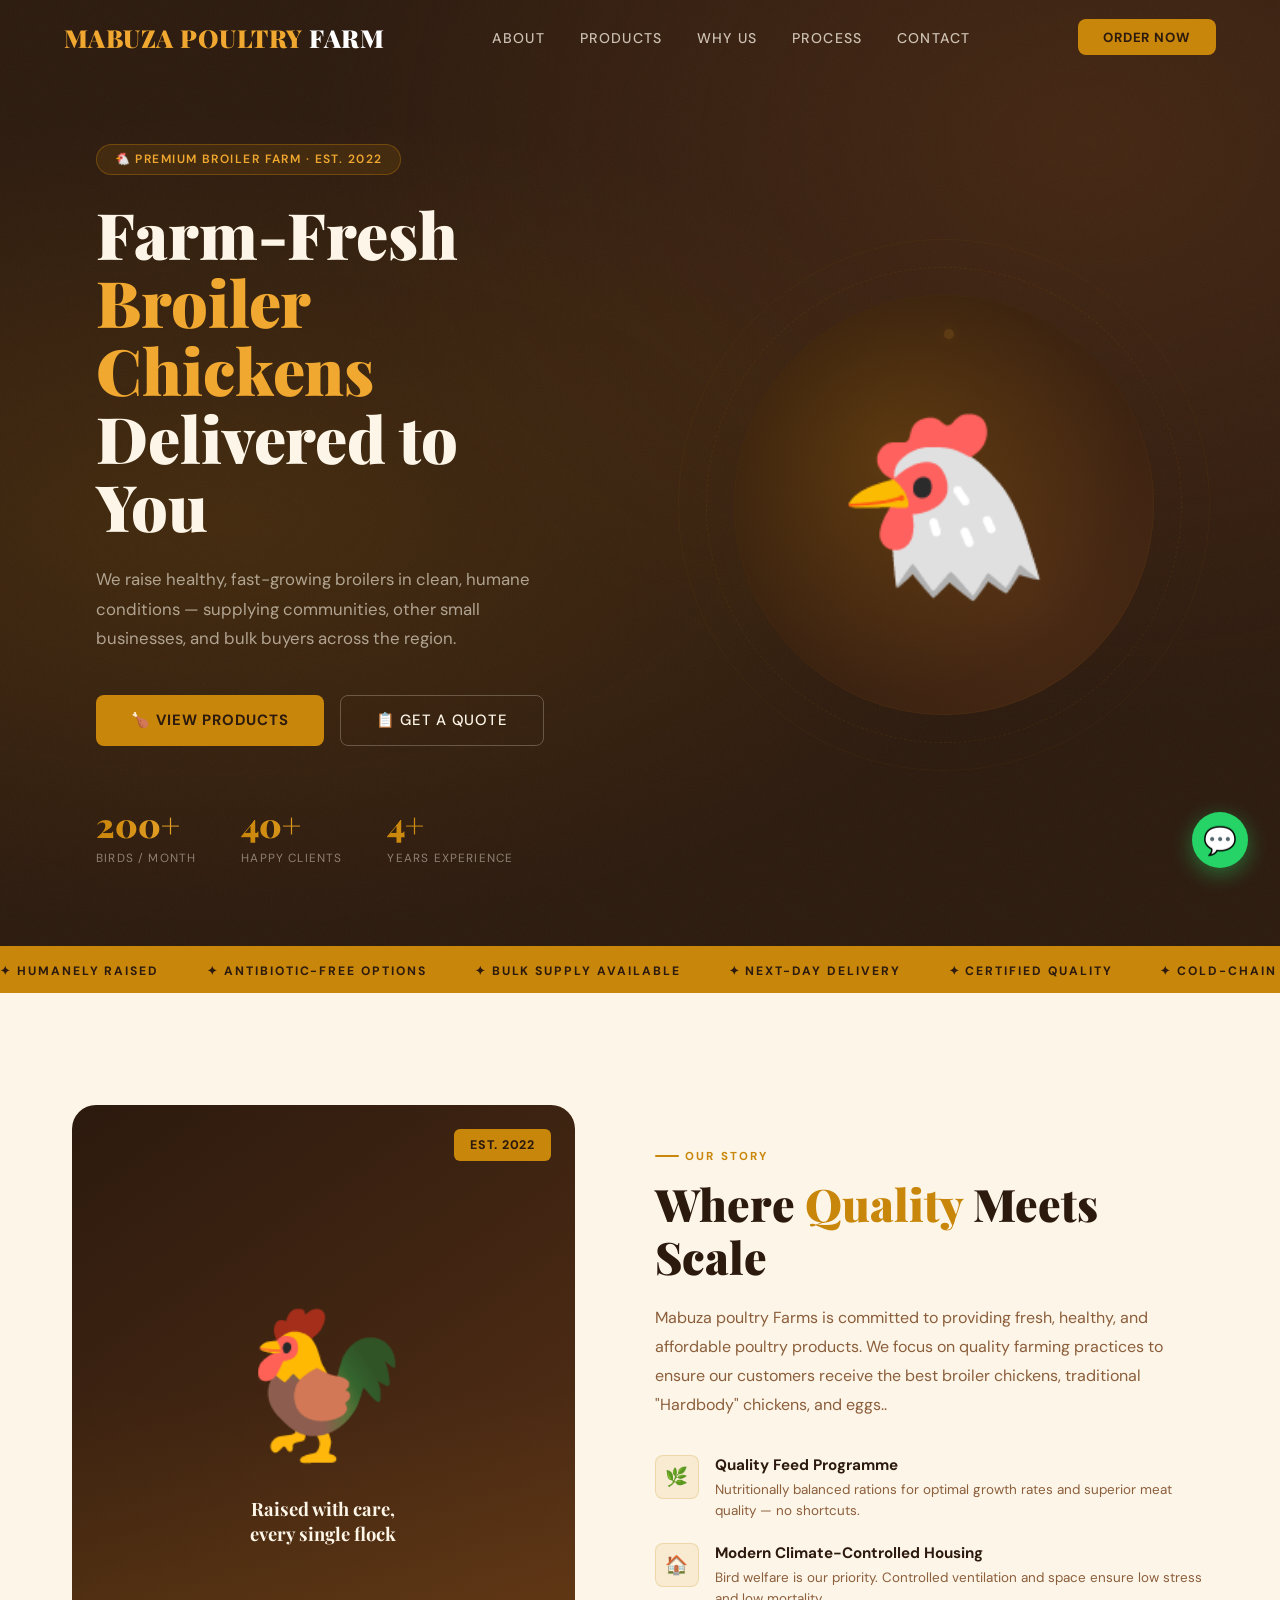
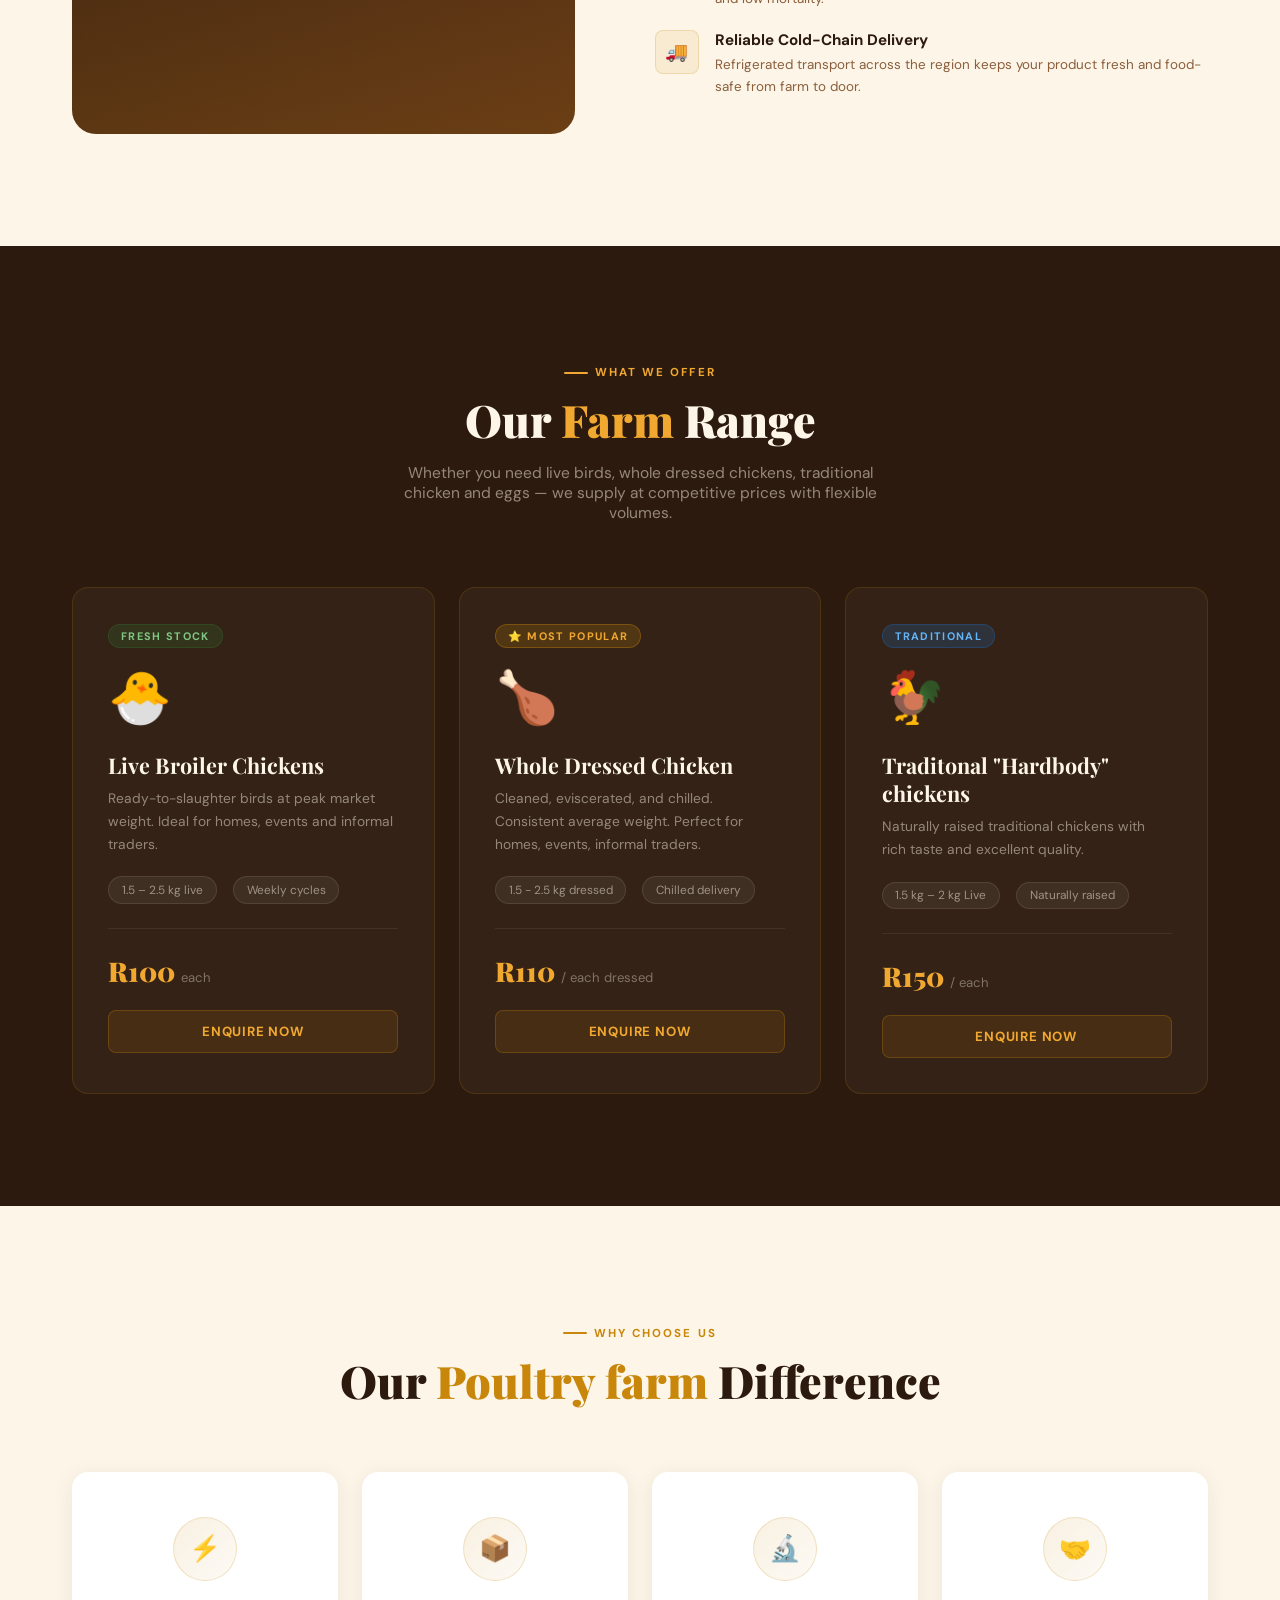
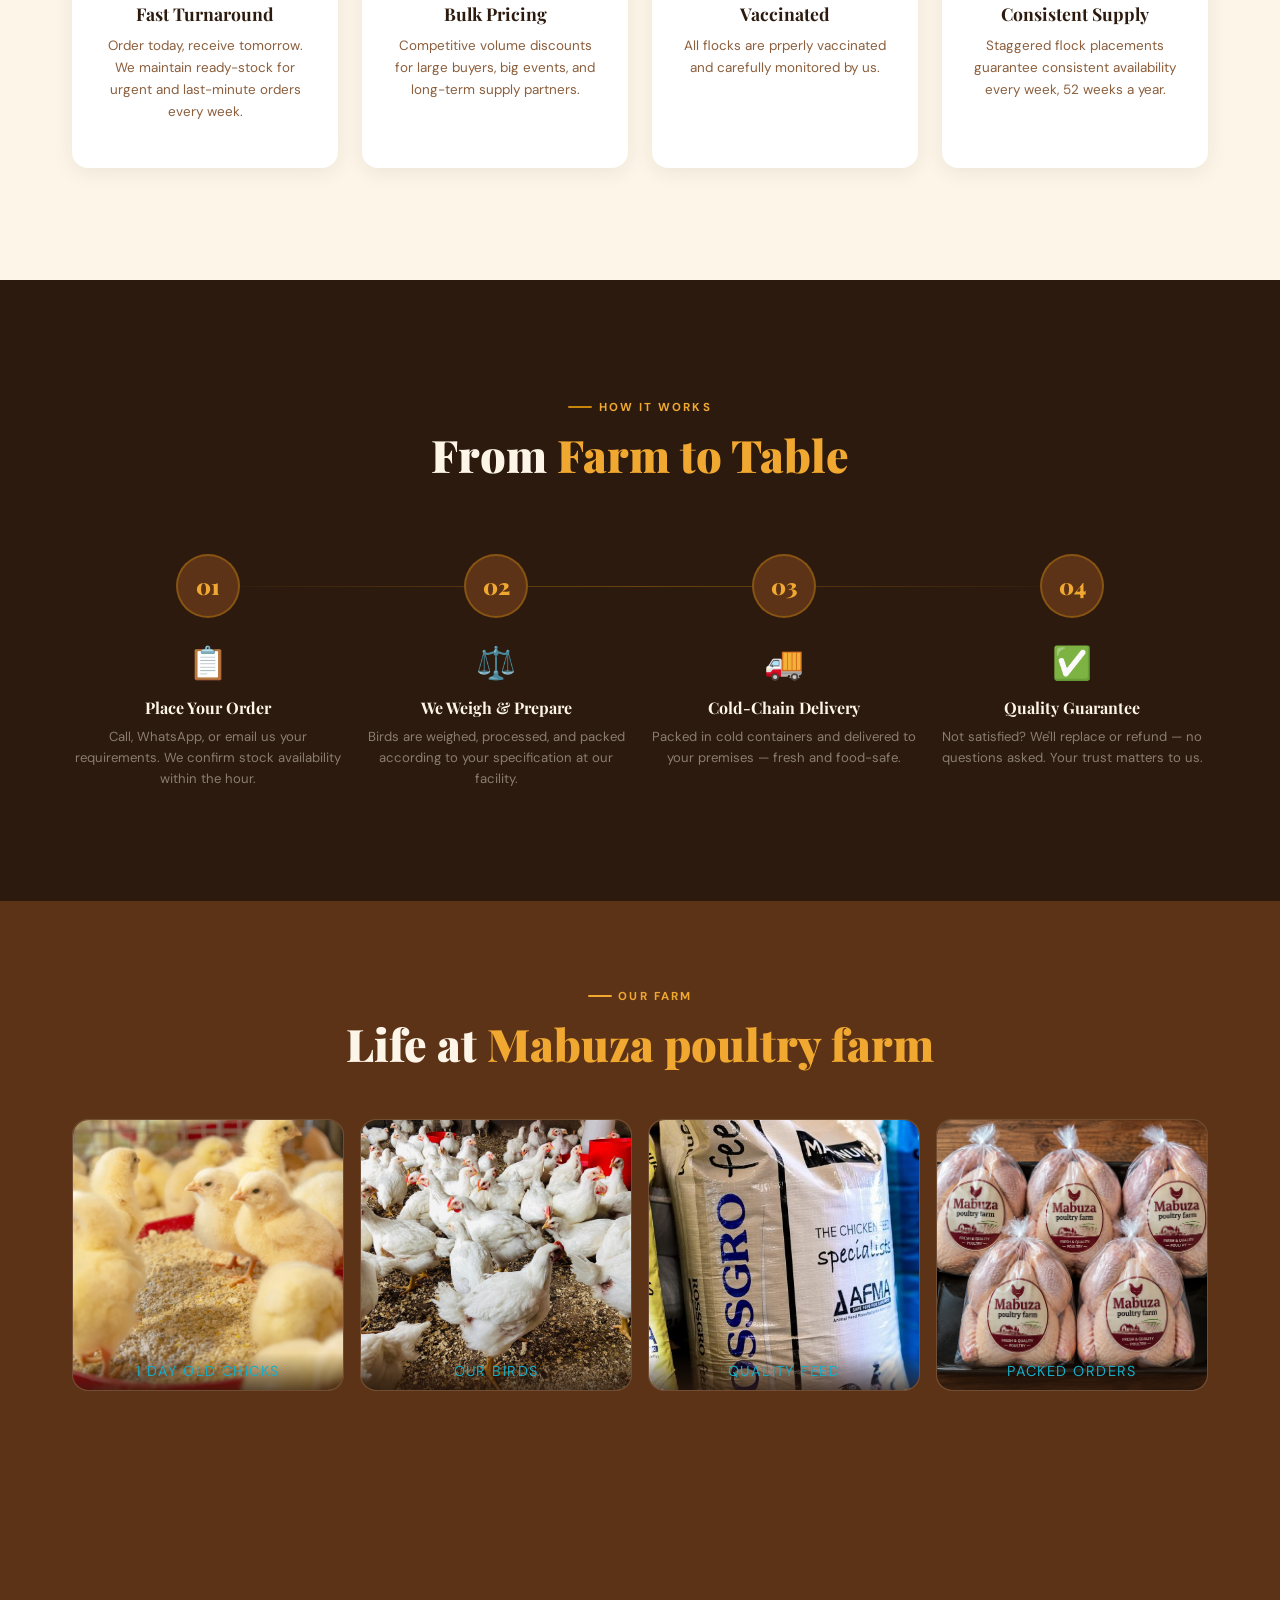
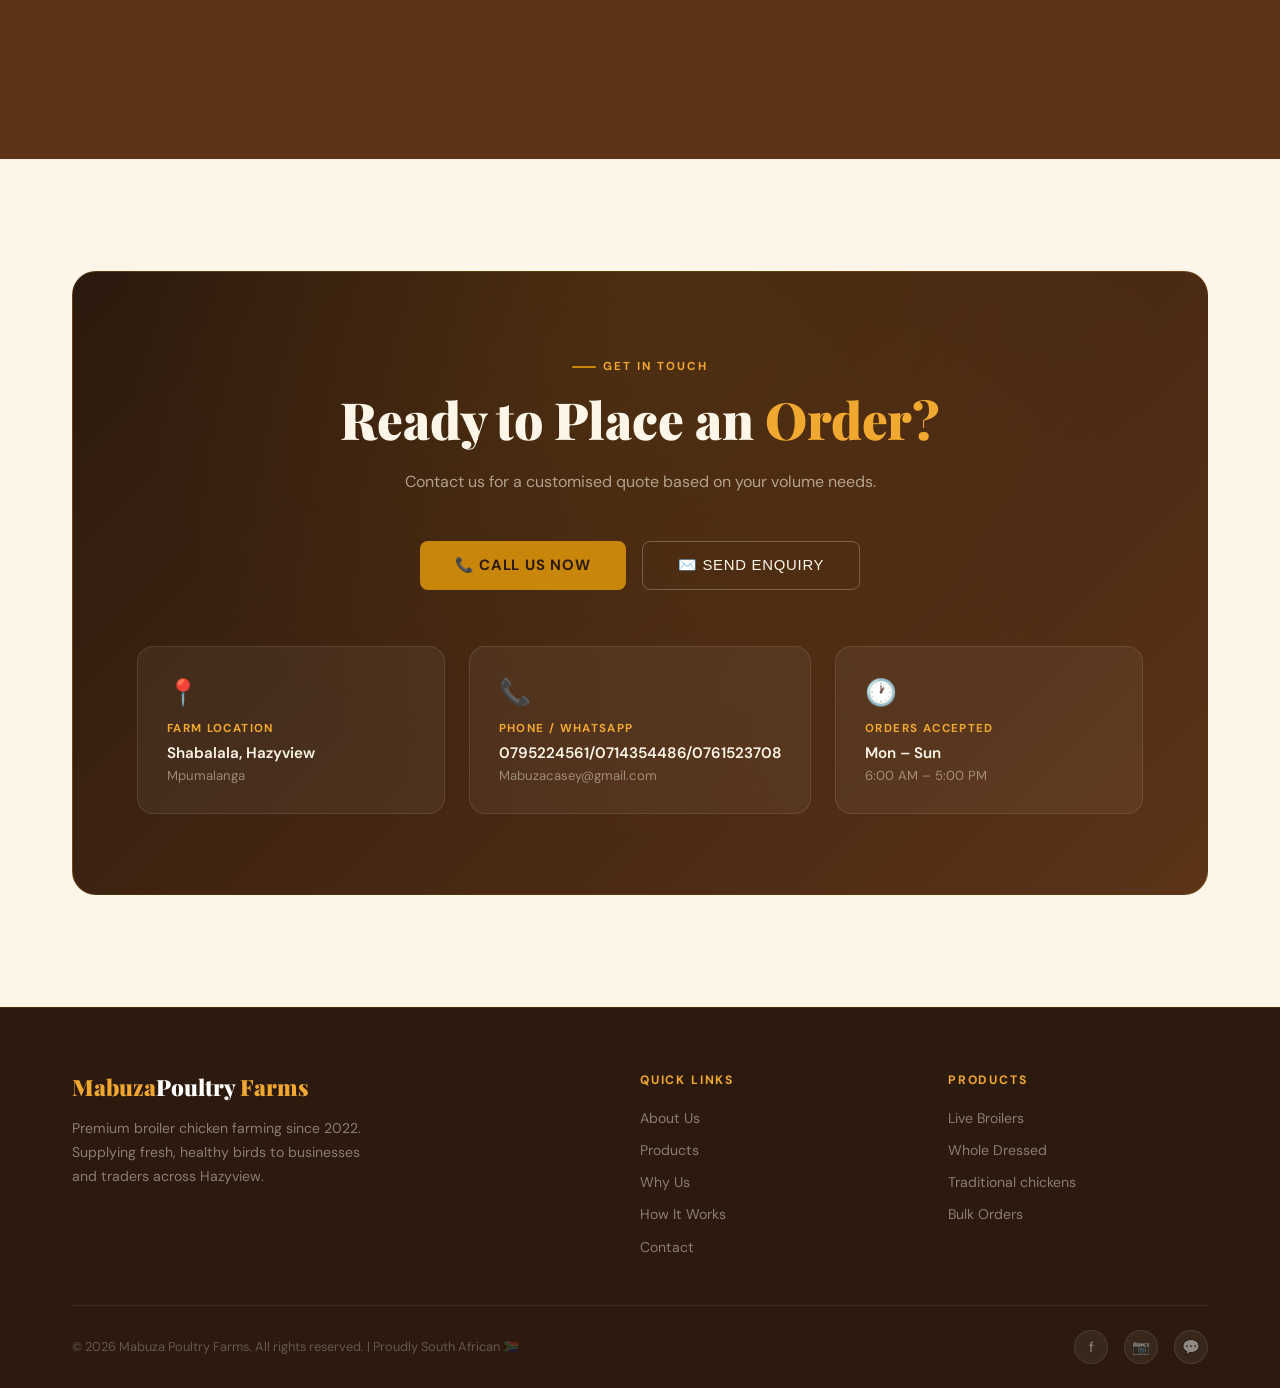
==== commit 307d6d02: "Add files via upload" ====
--- a/index.html
+++ b/index.html
@@ -204,7 +204,7 @@
     <div class="container">
       <div class="why-header">
         <div class="section-tag reveal">Why Choose Us</div>
-        <h2 class="section-h2 reveal reveal-delay-1">The <em>GoldenFlock</em> Difference</h2>
+        <h2 class="section-h2 reveal reveal-delay-1">Our <em>Poultry farm</em> Difference</h2>
       </div>
       <div class="why-grid">
         <div class="why-card reveal">
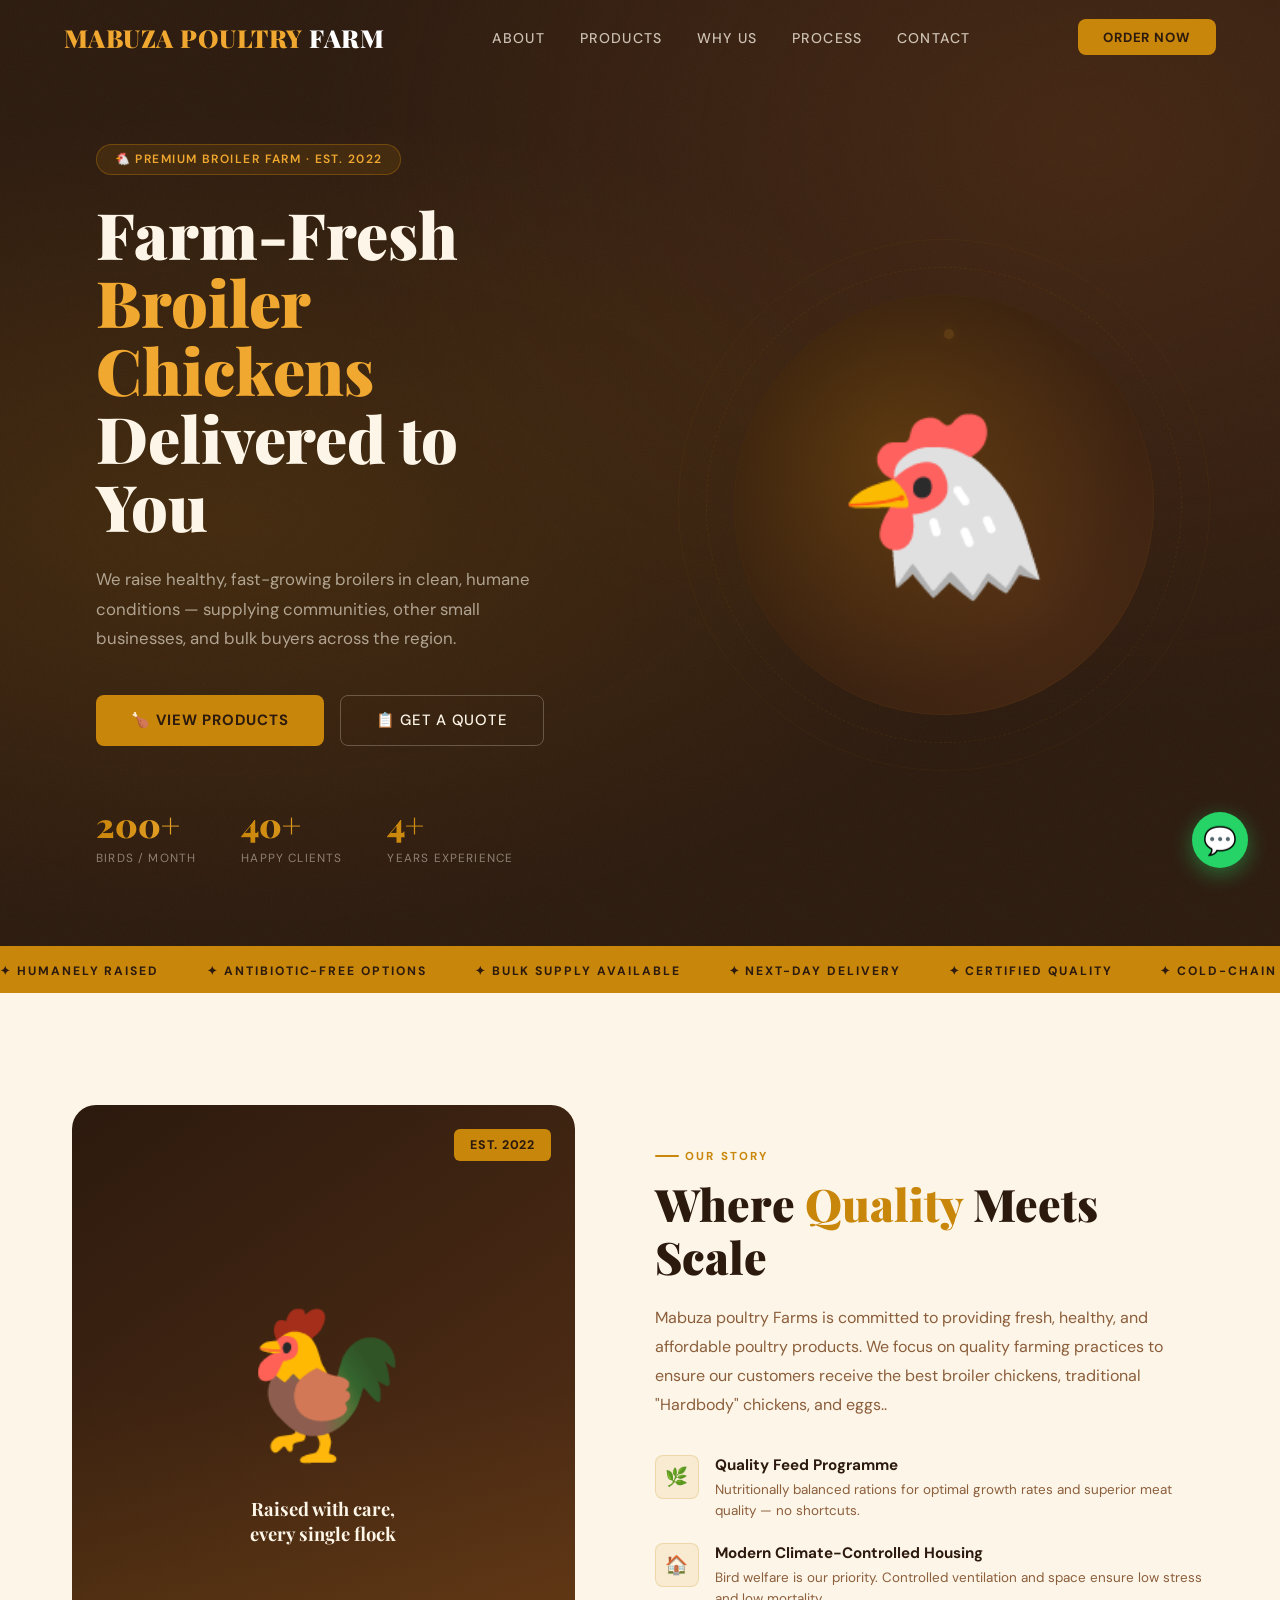
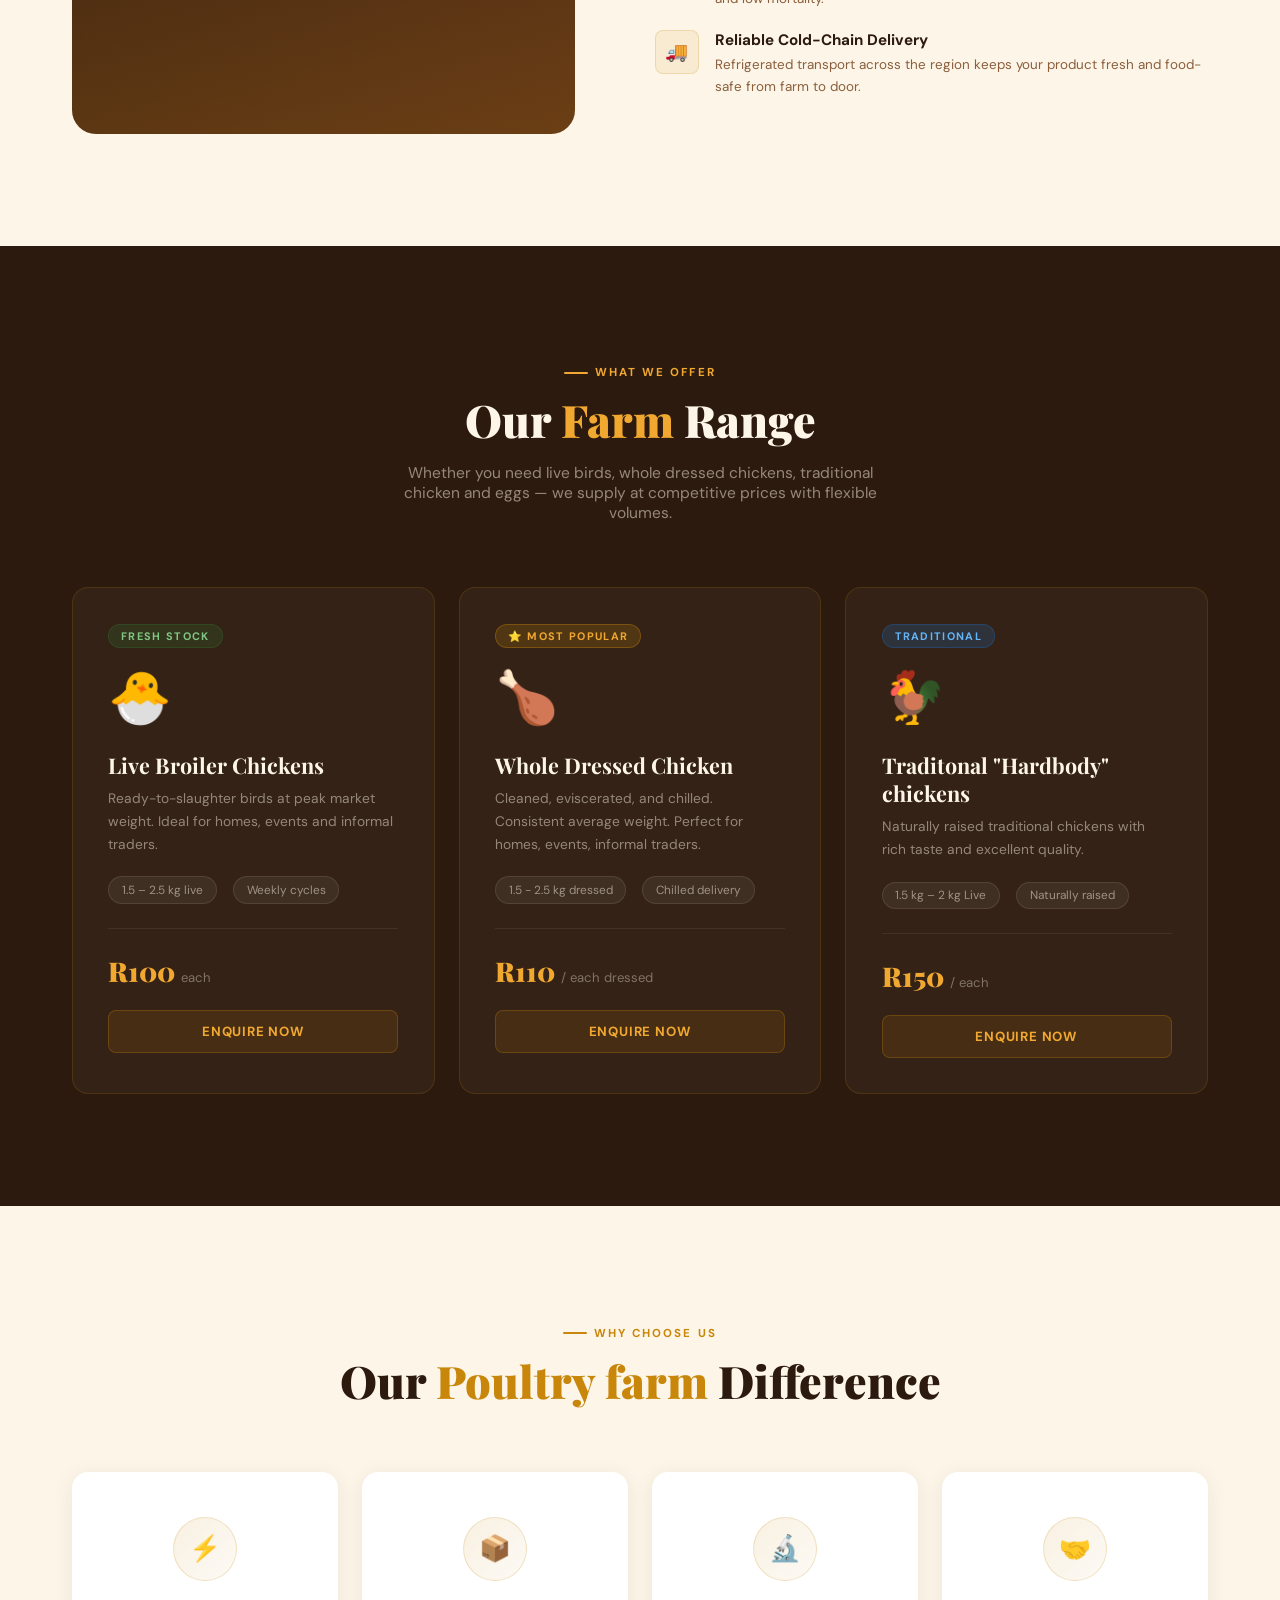
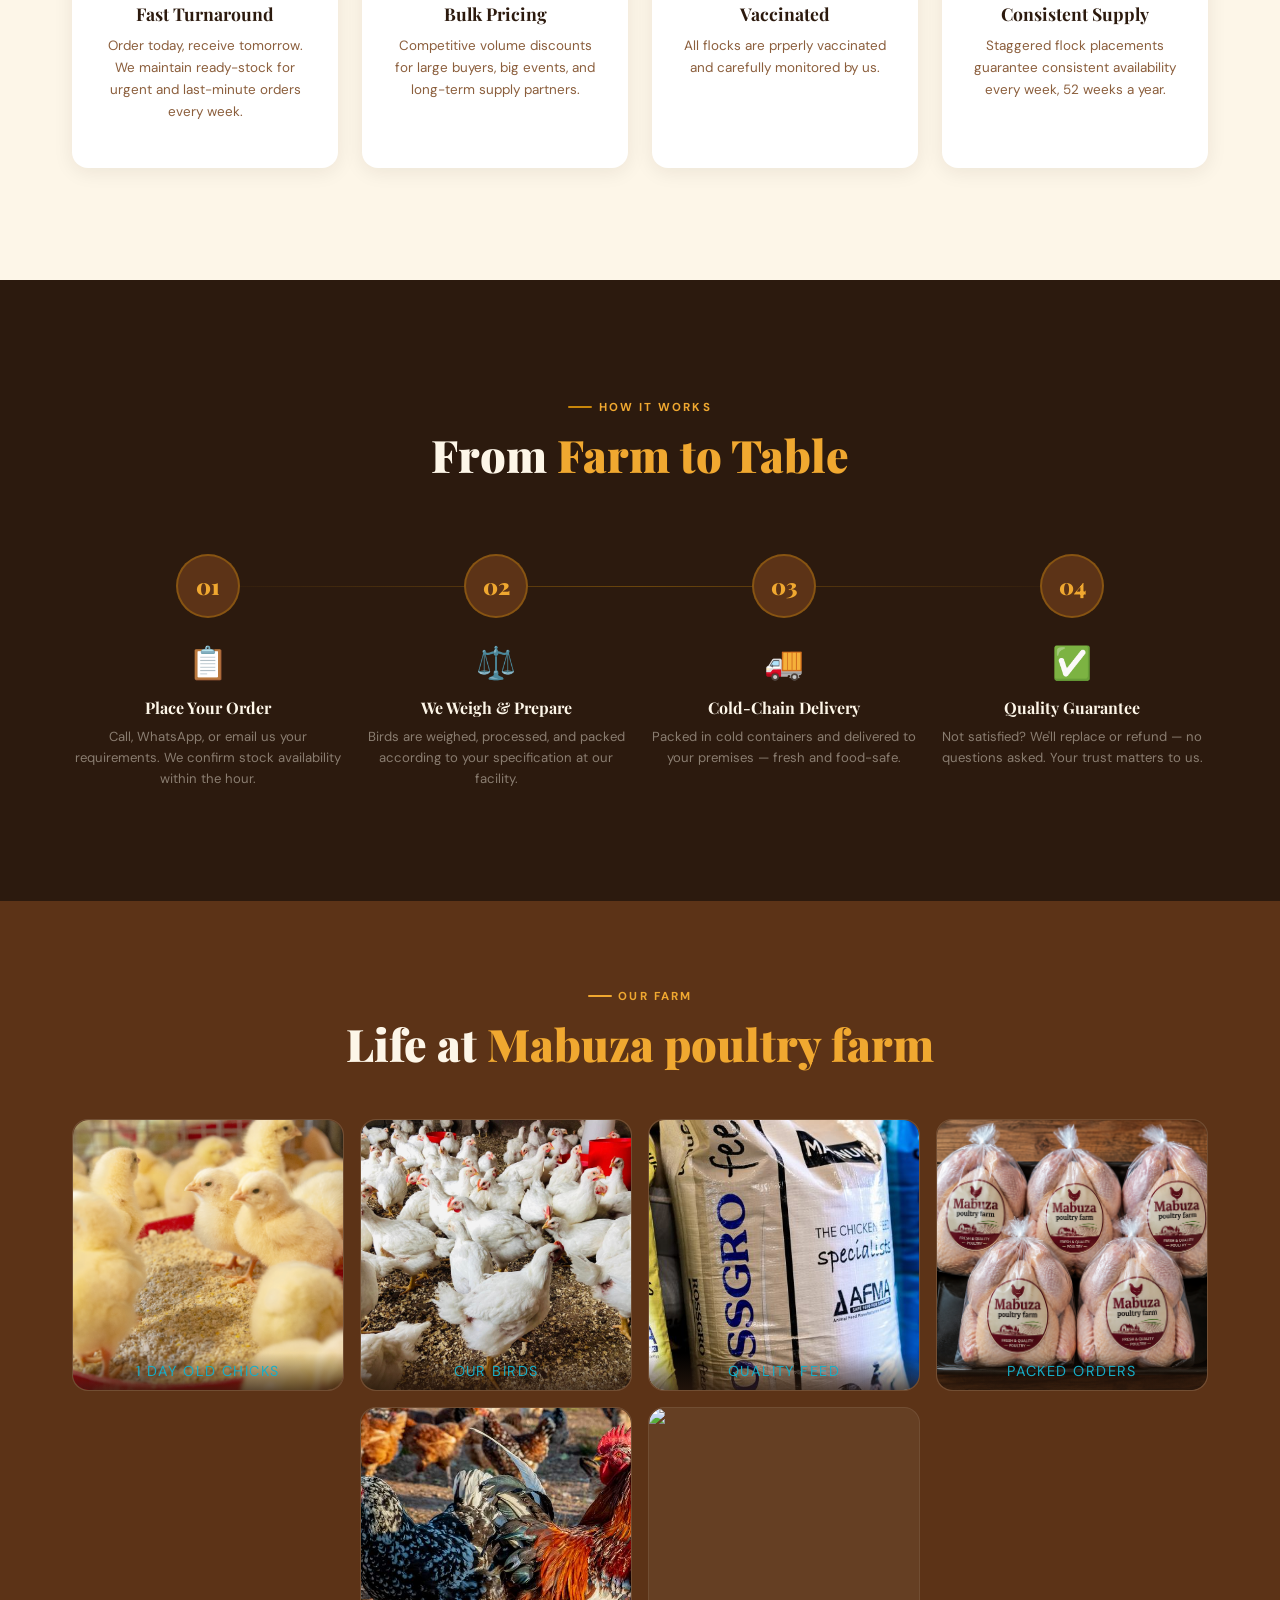
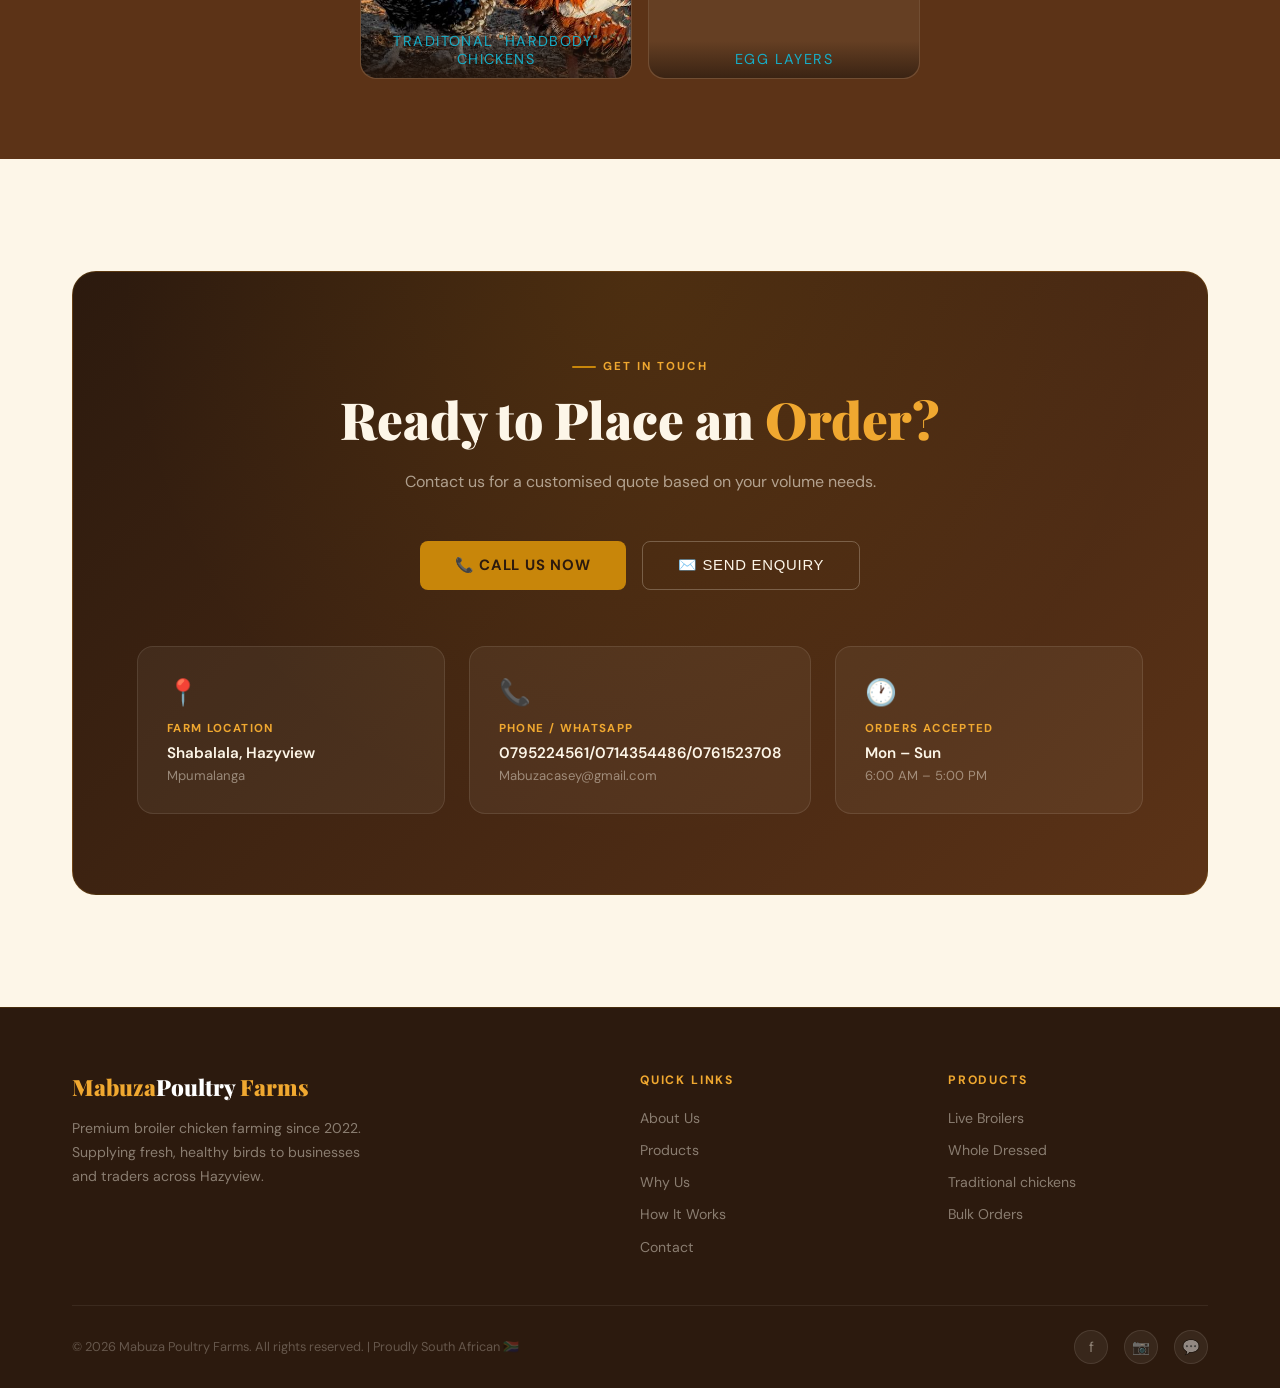
==== commit bd35342b: "Add files via upload" ====
--- a/index.html
+++ b/index.html
@@ -313,7 +313,7 @@
         <p>Contact us for a customised quote based on your volume needs. 
           </p>
         <div class="cta-actions">
-          <a href="tel:+27110000000" class="btn-primary">📞 Call Us Now</a>
+          <a href="tel:+27795224561" class="btn-primary">📞 Call Us Now</a>
           <button class="btn-outline" onclick="openModal('General Enquiry')">✉️ Send Enquiry</button>
         </div>
         <div class="cta-grid">
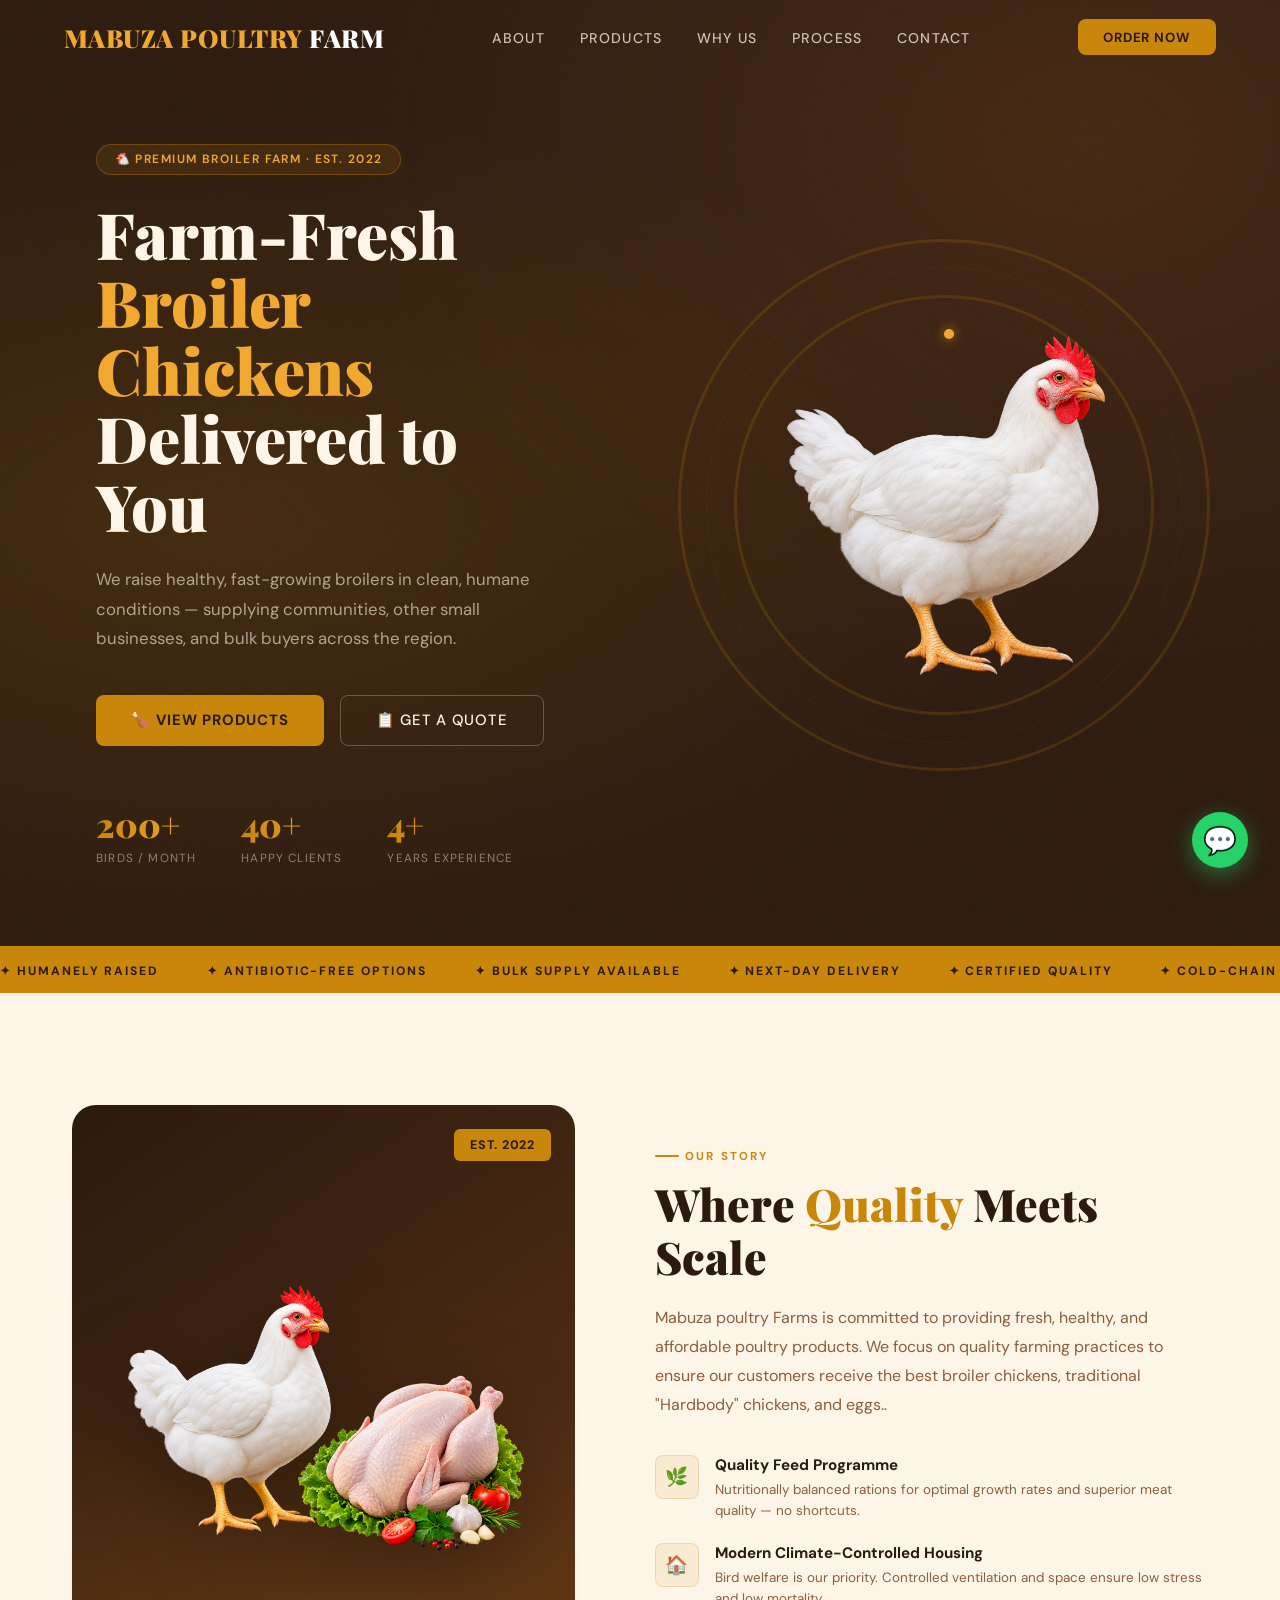
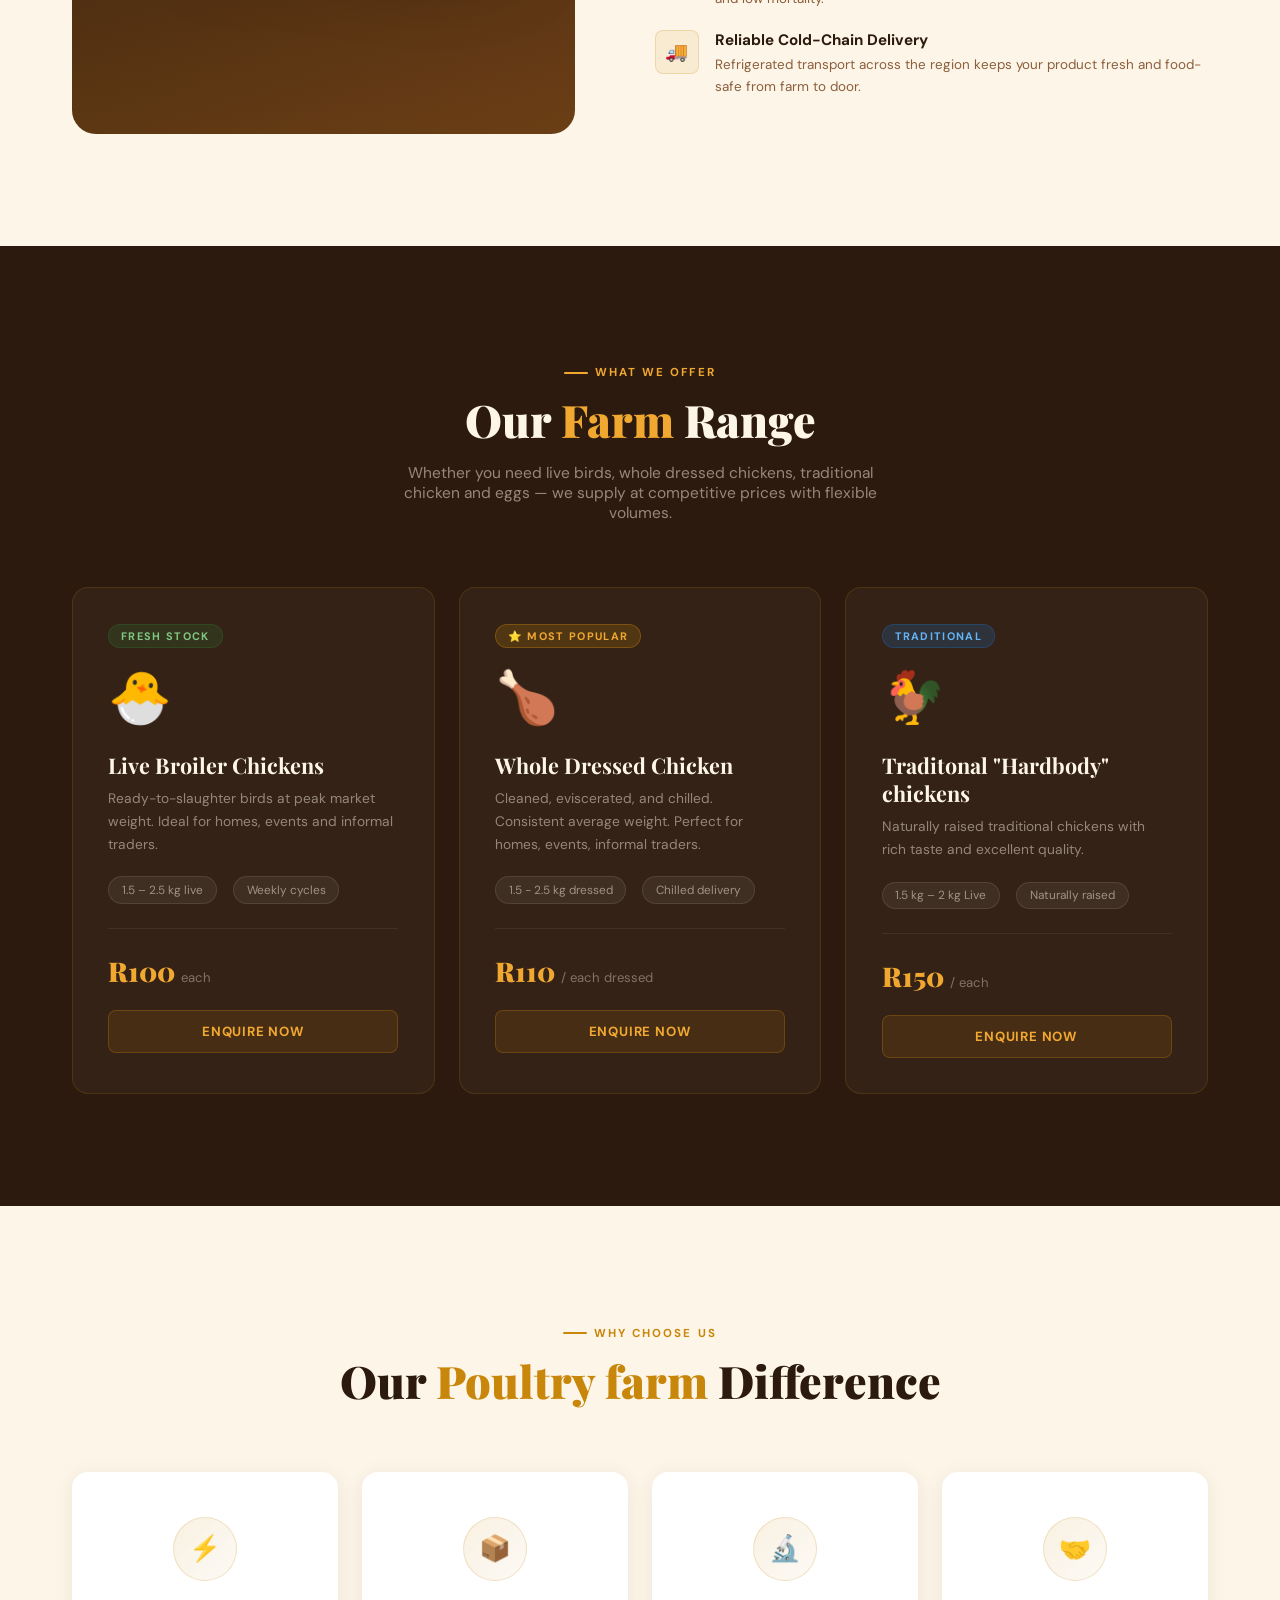
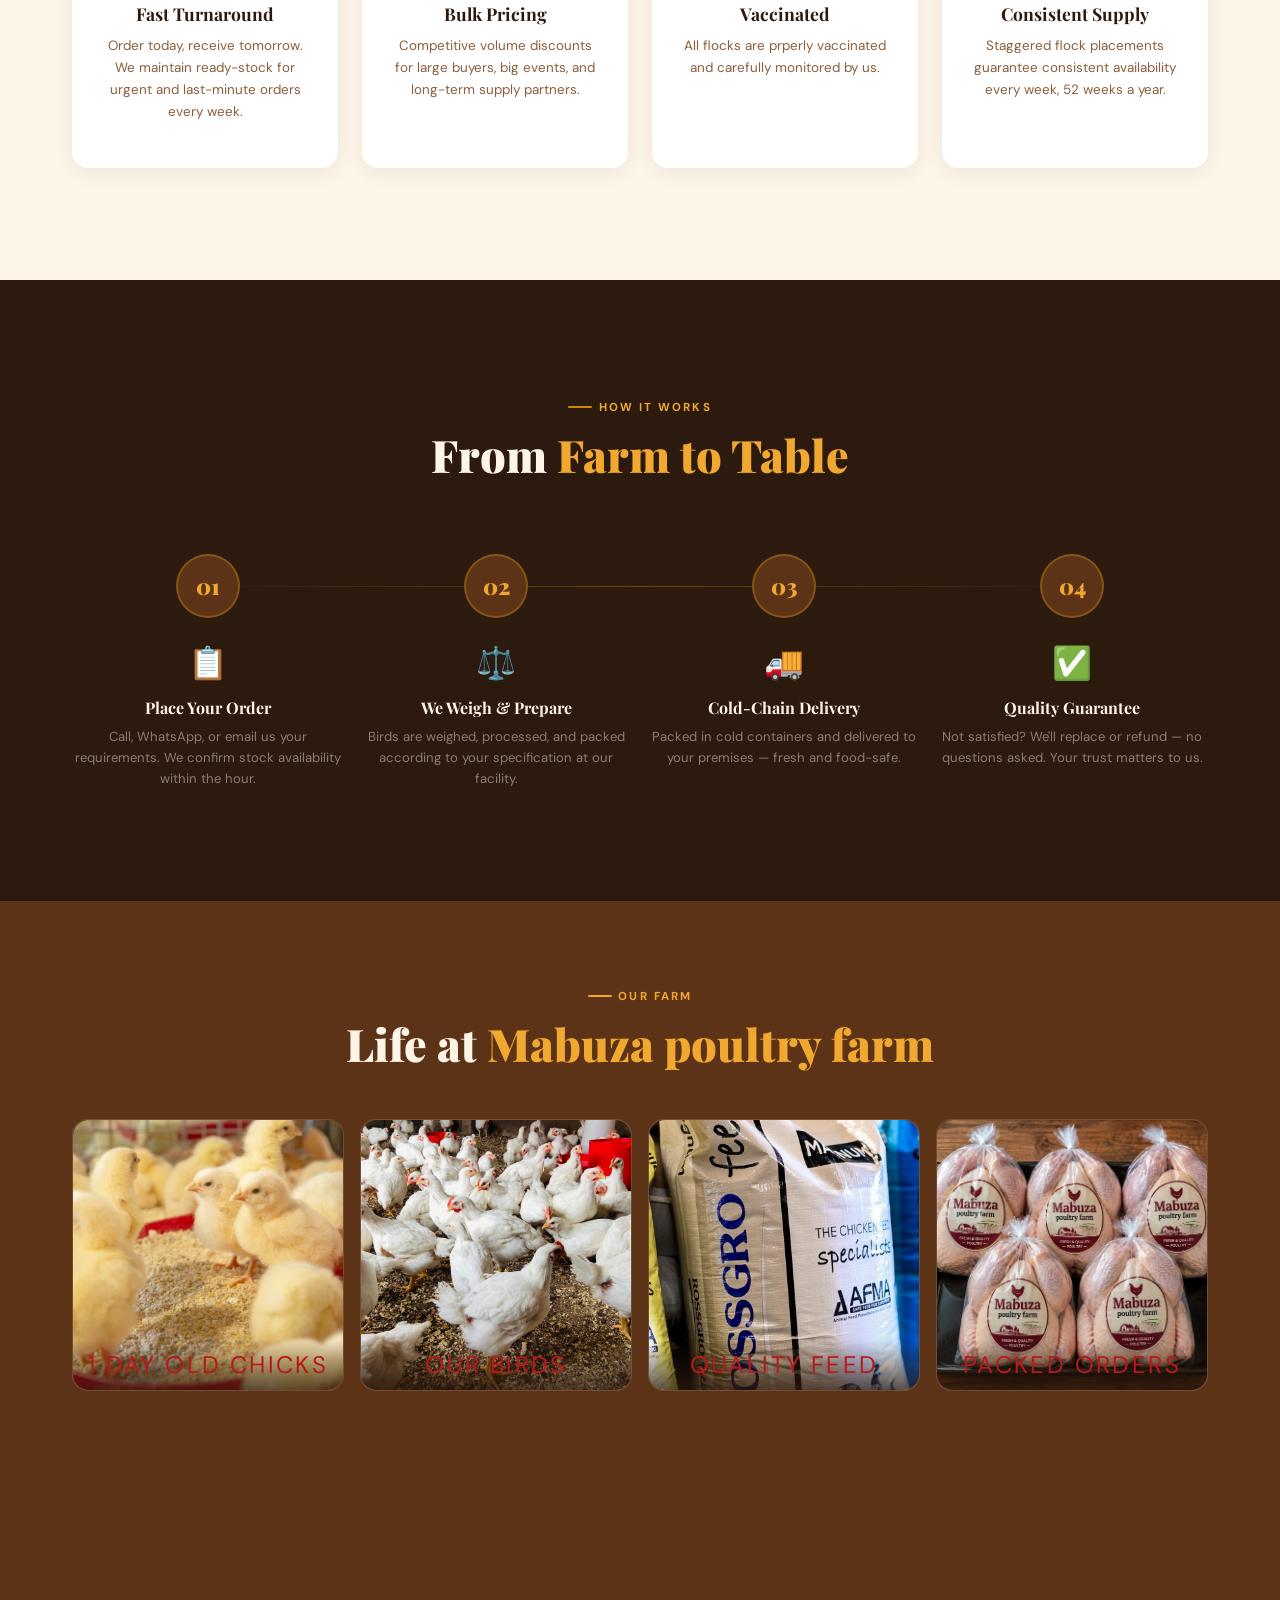
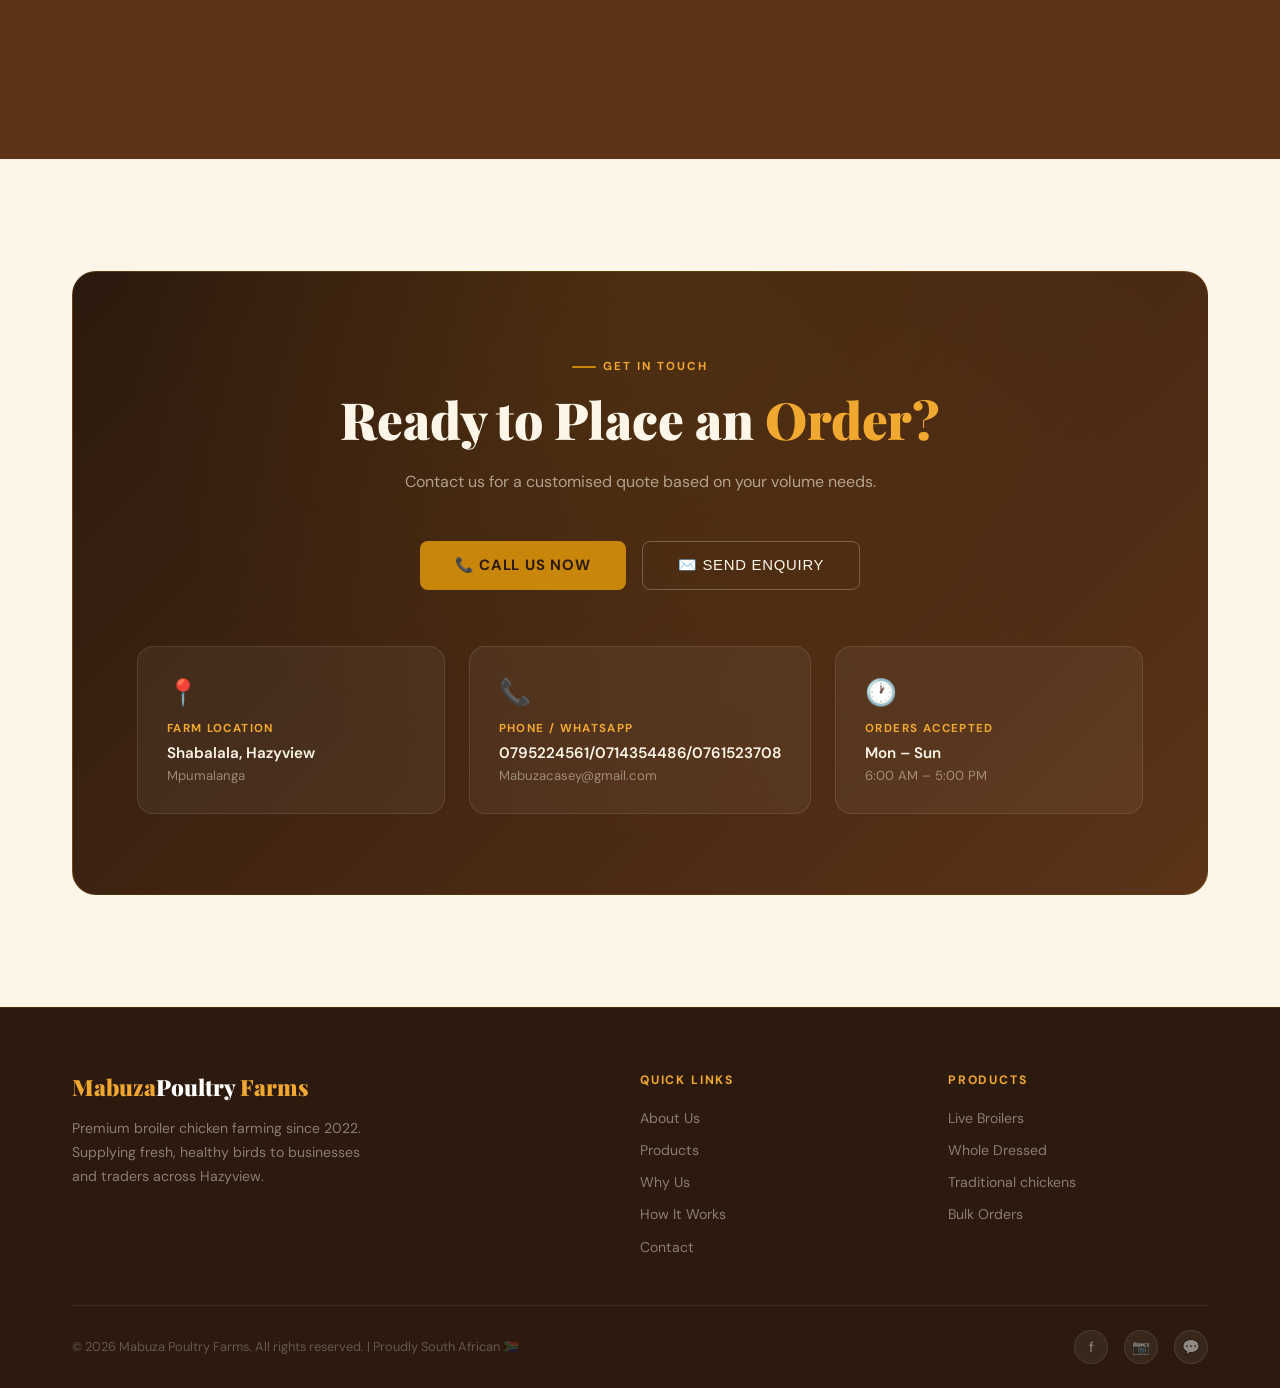
==== commit 890c4dd1: "Add files via upload" ====
--- a/index.html
+++ b/index.html
@@ -74,12 +74,14 @@
 
     <div class="hero-right">
       <div class="hero-orb-wrap">
-        <div class="orb-ring r3"></div>
-        <div class="orb-ring r2"></div>
-        <div class="orb-ring"></div>
-        <div class="orb-dot"></div>
-        <div class="hero-orb">🐔</div>
-      </div>
+  <div class="orb-ring r3"></div>
+  <div class="orb-ring r2"></div>
+  <div class="orb-ring"></div>
+  <div class="orb-dot"></div>
+  <div class="hero-orb">
+    <img src="chicken.png" alt="Broiler Chicken" />
+  </div>
+</div>
     </div>
   </section>
 
@@ -107,8 +109,8 @@
       <div class="about-grid">
         <div class="about-visual reveal">
           <div class="about-visual-badge">Est. 2022</div>
-          <div class="about-visual-emoji">🐓</div>
-          <div class="about-visual-label">Raised with care,<br>every single flock</div>
+          <img src="about-chicken.png" alt="Broiler Chicken" class="about-chicken-img" />
+          
         </div>
         <div class="about-body">
           <div class="section-tag reveal">Our Story</div>
--- a/styles.css
+++ b/styles.css
@@ -246,17 +246,26 @@
     }
     .hero-orb-wrap { position: relative; width: min(420px, 80%); aspect-ratio: 1; }
     .hero-orb {
-      width: 100%; height: 100%; border-radius: 50%;
-      background: radial-gradient(circle at 38% 38%, rgba(200,134,10,.22), transparent 65%),
-                  radial-gradient(circle at 70% 72%, rgba(92,51,23,.6), var(--brown-dark));
-      display: flex; align-items: center; justify-content: center;
-      font-size: min(11rem, 26vw);
-      animation: float 5s ease-in-out infinite;
-      position: relative; z-index: 1;
-    }
+  width: 100%; height: 100%; border-radius: 50%;
+  
+
+  display: flex; align-items: center; justify-content: center;
+  font-size: min(11rem, 26vw);
+  animation: float 5s ease-in-out infinite;
+  position: relative; z-index: 1;
+  overflow: hidden;
+}
+
+.hero-orb img {
+  width: 85%;
+  height: 85%;
+  object-fit: contain;
+  border-radius: 0;
+  display: block;
+}
     .orb-ring {
       position: absolute; inset: 0; border-radius: 50%;
-      border: 1.5px solid rgba(200,134,10,.18);
+      border: 3.5px solid rgba(200,134,10,.18);
       animation: spinSlow 22s linear infinite;
     }
     .orb-ring.r2 {
@@ -266,7 +275,7 @@
     }
     .orb-ring.r3 {
       inset: -56px;
-      border: 1px solid rgba(200,134,10,.06);
+      border: px solid rgba(200,134,10,.06);
       animation-duration: 50s;
     }
     .orb-dot {
@@ -296,6 +305,17 @@
       position: absolute; bottom: 0; left: 0; right: 0; height: 55%;
       background: linear-gradient(to top, rgba(200,134,10,.14), transparent);
     }
+    .about-chicken-img {
+  width: 80%;
+  height: auto;
+  object-fit: contain;
+  display: block;
+  margin: 0 auto;
+  position: relative;
+  z-index: 1;
+  animation: float 6s ease-in-out infinite;
+  filter: drop-shadow(0 20px 40px rgba(0,0,0,0.3));
+}
     .about-visual-emoji { font-size: min(9rem, 22vw); position: relative; z-index: 1; animation: float 6s ease-in-out infinite; }
     .about-visual-label {
       position: relative; z-index: 1;
@@ -464,8 +484,8 @@
   padding: 0.6rem;
   background: linear-gradient(to top, rgba(44,26,14,0.75), transparent);
   border-radius: 0 0 16px 16px;
-  font-size: 0.90rem;
-   color: #17adc7;
+  font-size: 1.5rem;
+   color: #b81919;
 }
 
     /* ── CTA / CONTACT ──────────────────────────────────────── */
